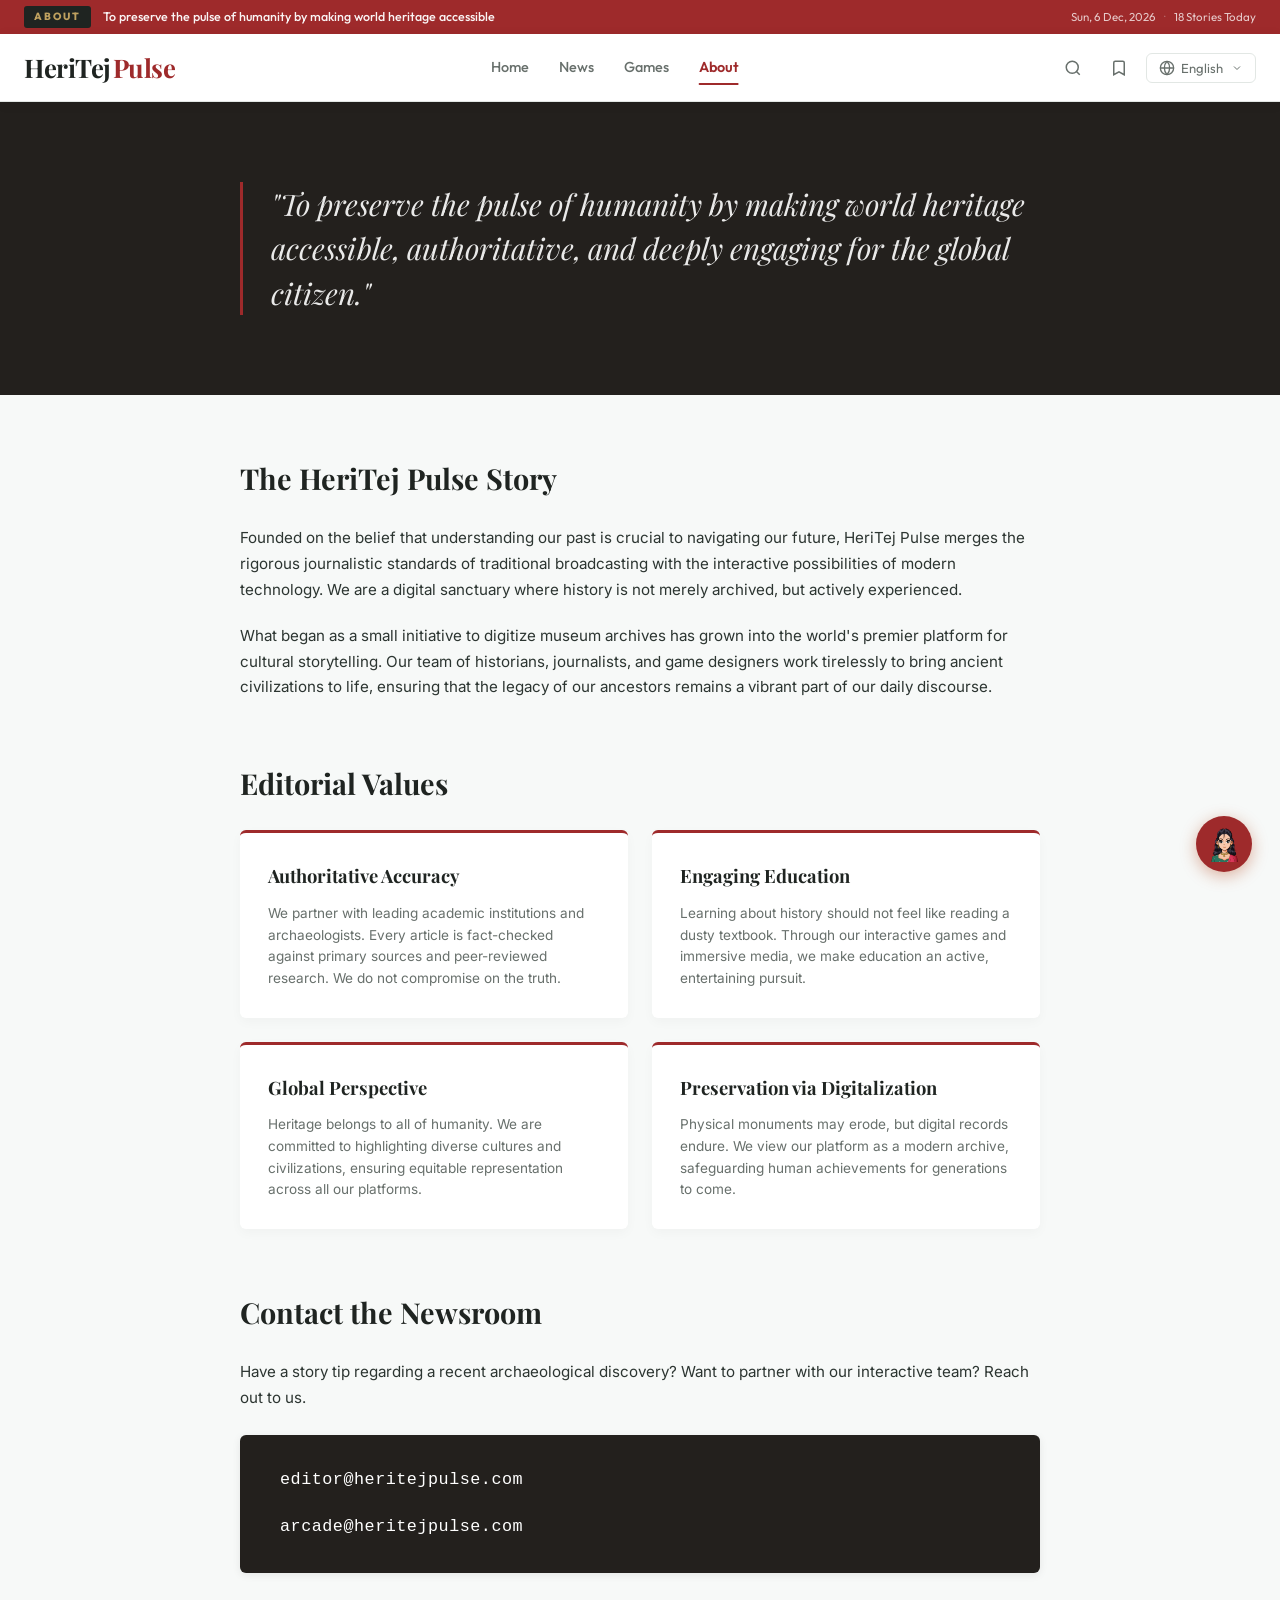
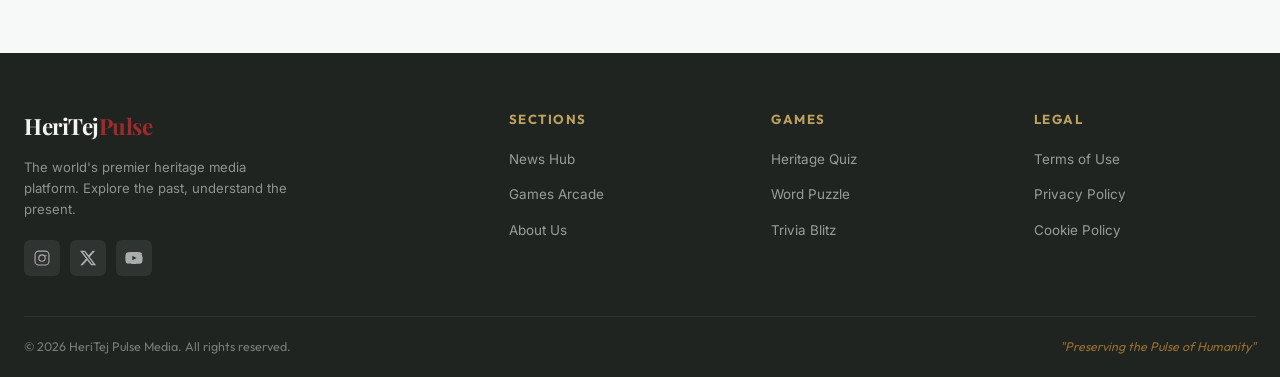
==== about.html @ d439870b "Initial commit with Navratri news image fix and custom chatbot icons" ====
<!DOCTYPE html>
<html lang="en">
<head>
  <meta charset="UTF-8" />
  <meta name="viewport" content="width=device-width, initial-scale=1.0" />
  <!-- Dynamic Preloader -->
  <script src="preloader.js"></script>
  <meta name="description" content="About HeriTej Pulse — Preserving the pulse of humanity by making world heritage accessible, authoritative, and deeply engaging." />
  <title>About Us | HeriTej Pulse</title>
  <link rel="preconnect" href="https://fonts.googleapis.com" />
  <link rel="preconnect" href="https://fonts.gstatic.com" crossorigin />
  <link href="https://fonts.googleapis.com/css2?family=Playfair+Display:ital,wght@0,400;0,600;0,700;1,400&family=Inter:wght@300;400;500;600&family=Outfit:wght@300;400;500;600;700&display=swap" rel="stylesheet" />
  <link rel="stylesheet" href="style.css" />
  <link rel="stylesheet" href="about.css" />
  <!-- Chatbot CSS -->
  <link rel="stylesheet" href="chatbot.css" />
  <!-- Google Translate File Origin / CORS relative-protocol Fix -->
  <script type="text/javascript">
    (function() {
      const origCE = document.createElement;
      document.createElement = function(tag, options) {
        const el = origCE.call(document, tag, options);
        const t = tag.toLowerCase();
        if (t === 'script' || t === 'iframe') {
          const desc = Object.getOwnPropertyDescriptor(HTMLScriptElement.prototype, 'src') || 
                       Object.getOwnPropertyDescriptor(HTMLIFrameElement.prototype, 'src') ||
                       Object.getOwnPropertyDescriptor(Element.prototype, 'src');
          Object.defineProperty(el, 'src', {
            set: function(v) {
              if (typeof v === 'string') {
                if (v.startsWith('//')) v = 'https:' + v;
                else if (v.startsWith('file://translate.')) v = v.replace('file://', 'https://');
              }
              if (desc && desc.set) desc.set.call(this, v);
              else this.setAttribute('src', v);
            },
            get: function() {
              return desc && desc.get ? desc.get.call(this) : this.getAttribute('src');
            },
            configurable: true
          });
        } else if (t === 'link') {
          const desc = Object.getOwnPropertyDescriptor(HTMLLinkElement.prototype, 'href') ||
                       Object.getOwnPropertyDescriptor(Element.prototype, 'href');
          Object.defineProperty(el, 'href', {
            set: function(v) {
              if (typeof v === 'string') {
                if (v.startsWith('//')) v = 'https:' + v;
                else if (v.startsWith('file://translate.')) v = v.replace('file://', 'https://');
              }
              if (desc && desc.set) desc.set.call(this, v);
              else this.setAttribute('href', v);
            },
            get: function() {
              return desc && desc.get ? desc.get.call(this) : this.getAttribute('href');
            },
            configurable: true
          });
        }
        return el;
      };
    })();
  </script>
</head>
<body>

  <!-- ══════════════ BREAKING BAR ══════════════ -->
  <div class="article-topbar" id="topbar">
    <div class="atb-inner">
      <span class="atb-breaking">ABOUT</span>
      <span class="atb-title">To preserve the pulse of humanity by making world heritage accessible</span>
      <div class="atb-right">
        <span id="atb-date"></span>
        <span class="atb-sep">·</span>
        <span>18 Stories Today</span>
      </div>
    </div>
  </div>

  <!-- ══════════════ NAVBAR ══════════════ -->
  <header class="navbar" id="navbar">
    <div class="navbar-inner">
      <div class="nav-logo">
        <a href="index.html" id="logo-link">
          <span class="logo-heri">HeriTej</span><span class="logo-pulse">Pulse</span>
        </a>
      </div>
      <nav class="nav-links" id="nav-links">
        <a href="index.html" class="nav-item" id="nav-home">Home</a>
        <a href="news.html"  class="nav-item" id="nav-news">News</a>
        <a href="games.html" class="nav-item" id="nav-games">Games</a>
        <a href="about.html" class="nav-item active" id="nav-about">About</a>
      </nav>
      <div class="nav-actions">
        <button class="nav-icon-btn" id="search-btn" aria-label="Search">
          <svg width="18" height="18" fill="none" stroke="currentColor" stroke-width="2" viewBox="0 0 24 24"><circle cx="11" cy="11" r="8"/><path d="m21 21-4.35-4.35"/></svg>
        </button>
        <button class="nav-icon-btn" id="bookmark-btn" aria-label="Bookmarks">
          <svg width="18" height="18" fill="none" stroke="currentColor" stroke-width="2" viewBox="0 0 24 24"><path d="m19 21-7-4-7 4V5a2 2 0 0 1 2-2h10a2 2 0 0 1 2 2z"/></svg>
        </button>
        <div class="lang-selector-container">
          <button class="lang-selector" id="lang-selector-btn" aria-haspopup="listbox" aria-expanded="false">
            <svg class="lang-globe-icon" width="16" height="16" fill="none" stroke="currentColor" stroke-width="2" viewBox="0 0 24 24">
              <circle cx="12" cy="12" r="10"/>
              <path d="M12 2a14.5 14.5 0 0 0 0 20M12 2a14.5 14.5 0 0 1 0 20M2 12h20"/>
            </svg>
            <span class="lang-current">English</span>
            <svg class="lang-chevron-icon" width="12" height="12" fill="none" stroke="currentColor" stroke-width="2" viewBox="0 0 24 24">
              <path d="m6 9 6 6 6-6"/>
            </svg>
          </button>
          <ul class="lang-dropdown" id="lang-dropdown-list" role="listbox">
            <li class="lang-option active" data-lang="en" role="option" aria-selected="true">English</li>
            <li class="lang-option" data-lang="hi" role="option" aria-selected="false">Hindi</li>
            <li class="lang-option" data-lang="sa" role="option" aria-selected="false">Sanskrit</li>
            <li class="lang-option" data-lang="ta" role="option" aria-selected="false">Tamil</li>
            <li class="lang-option" data-lang="te" role="option" aria-selected="false">Telugu</li>
            <li class="lang-option" data-lang="mr" role="option" aria-selected="false">Marathi</li>
            <li class="lang-option" data-lang="bn" role="option" aria-selected="false">Bengali</li>
            <li class="lang-option" data-lang="as" role="option" aria-selected="false">Assamese</li>
            <li class="lang-option" data-lang="es" role="option" aria-selected="false">Spanish</li>
            <li class="lang-option" data-lang="fr" role="option" aria-selected="false">French</li>
          </ul>
        </div>
        <button class="hamburger" id="hamburger" aria-label="Menu">
          <span></span><span></span><span></span>
        </button>
      </div>
    </div>
    <div class="search-overlay" id="search-overlay">
      <input type="text" id="search-input" placeholder="Search heritage stories…" autocomplete="off" />
      <button id="search-close">✕</button>
    </div>
  </header>

  <!-- ══════════════ HERO SECTION (DARK QUOTE) ══════════════ -->
  <section class="about-hero" id="about-hero">
    <div class="container">
      <div class="about-hero-quote">
        <blockquote class="hero-quote-text">
          "To preserve the pulse of humanity by making world heritage accessible, authoritative, and deeply engaging for the global citizen."
        </blockquote>
      </div>
    </div>
  </section>

  <!-- ══════════════ MAIN CONTENT ══════════════ -->
  <main class="about-main" id="about-main">
    <div class="container">
      <div class="about-grid">
        
        <!-- Story section -->
        <section class="about-story" id="about-story">
          <h2 class="about-section-title">The HeriTej Pulse Story</h2>
          <div class="about-story-text">
            <p>Founded on the belief that understanding our past is crucial to navigating our future, HeriTej Pulse merges the rigorous journalistic standards of traditional broadcasting with the interactive possibilities of modern technology. We are a digital sanctuary where history is not merely archived, but actively experienced.</p>
            <p>What began as a small initiative to digitize museum archives has grown into the world's premier platform for cultural storytelling. Our team of historians, journalists, and game designers work tirelessly to bring ancient civilizations to life, ensuring that the legacy of our ancestors remains a vibrant part of our daily discourse.</p>
          </div>
        </section>

        <!-- Editorial Values section -->
        <section class="about-values" id="about-values">
          <h2 class="about-section-title">Editorial Values</h2>
          <div class="values-grid">
            
            <div class="value-card" id="value-1">
              <h3 class="value-title">Authoritative Accuracy</h3>
              <p class="value-desc">We partner with leading academic institutions and archaeologists. Every article is fact-checked against primary sources and peer-reviewed research. We do not compromise on the truth.</p>
            </div>
            
            <div class="value-card" id="value-2">
              <h3 class="value-title">Engaging Education</h3>
              <p class="value-desc">Learning about history should not feel like reading a dusty textbook. Through our interactive games and immersive media, we make education an active, entertaining pursuit.</p>
            </div>
            
            <div class="value-card" id="value-3">
              <h3 class="value-title">Global Perspective</h3>
              <p class="value-desc">Heritage belongs to all of humanity. We are committed to highlighting diverse cultures and civilizations, ensuring equitable representation across all our platforms.</p>
            </div>
            
            <div class="value-card" id="value-4">
              <h3 class="value-title">Preservation via Digitalization</h3>
              <p class="value-desc">Physical monuments may erode, but digital records endure. We view our platform as a modern archive, safeguarding human achievements for generations to come.</p>
            </div>
            
          </div>
        </section>

        <!-- Contact section -->
        <section class="about-contact" id="about-contact">
          <h2 class="about-section-title">Contact the Newsroom</h2>
          <p class="contact-intro">Have a story tip regarding a recent archaeological discovery? Want to partner with our interactive team? Reach out to us.</p>
          <div class="contact-box">
            <div class="contact-item">
              <span class="contact-label">editor@heritejpulse.com</span>
            </div>
            <div class="contact-item">
              <span class="contact-label">arcade@heritejpulse.com</span>
            </div>
          </div>
        </section>

      </div>
    </div>
  </main>

  <!-- ══════════════ FOOTER ══════════════ -->
  <footer class="footer" id="footer">
    <div class="container">
      <div class="footer-grid">
        <div class="footer-brand" id="footer-brand">
          <a href="index.html" class="footer-logo">
            <span class="logo-heri">HeriTej</span><span class="logo-pulse">Pulse</span>
          </a>
          <p class="footer-tagline">The world's premier heritage media platform. Explore the past, understand the present.</p>
          <div class="footer-socials">
            <a href="#" class="fsoc" aria-label="Instagram">
              <svg viewBox="0 0 24 24" fill="currentColor" width="18" height="18"><path d="M7.75 2h8.5A5.75 5.75 0 0 1 22 7.75v8.5A5.75 5.75 0 0 1 16.25 22h-8.5A5.75 5.75 0 0 1 2 16.25v-8.5A5.75 5.75 0 0 1 7.75 2zm0 1.5A4.25 4.25 0 0 0 3.5 7.75v8.5A4.25 4.25 0 0 0 7.75 20.5h8.5A4.25 4.25 0 0 0 20.5 16.25v-8.5A4.25 4.25 0 0 0 16.25 3.5h-8.5zM12 7a5 5 0 1 1 0 10A5 5 0 0 1 12 7zm0 1.5a3.5 3.5 0 1 0 0 7 3.5 3.5 0 0 0 0-7zm5.25-.75a.75.75 0 1 1 0 1.5.75.75 0 0 1 0-1.5z"/></svg>
            </a>
            <a href="#" class="fsoc" aria-label="X">
              <svg viewBox="0 0 24 24" fill="currentColor" width="18" height="18"><path d="M18.244 2.25h3.308l-7.227 8.26 8.502 11.24H16.17l-5.214-6.817L4.99 21.75H1.68l7.73-8.835L1.254 2.25H8.08l4.713 6.231zm-1.161 17.52h1.833L7.084 4.126H5.117z"/></svg>
            </a>
            <a href="#" class="fsoc" aria-label="YouTube">
              <svg viewBox="0 0 24 24" fill="currentColor" width="18" height="18"><path d="M23 6.685a3 3 0 0 0-2.11-2.124C19.067 4 12 4 12 4s-7.067 0-8.89.561A3 3 0 0 0 1 6.685C.5 8.52.5 12 .5 12s0 3.48.5 5.315a3 3 0 0 0 2.11 2.124C4.933 20 12 20 12 20s7.067 0 8.89-.561A3 3 0 0 0 23 17.315C23.5 15.48 23.5 12 23.5 12s-.5-3.48-1.5-5.315zM9.75 15.02V8.98L15.5 12l-5.75 3.02z"/></svg>
            </a>
          </div>
        </div>
        <div class="footer-col" id="footer-sections">
          <h4>Sections</h4>
          <ul>
            <li><a href="news.html">News Hub</a></li>
            <li><a href="games.html">Games Arcade</a></li>
            <li><a href="about.html">About Us</a></li>
          </ul>
        </div>
        <div class="footer-col" id="footer-games">
          <h4>Games</h4>
          <ul>
            <li><a href="#">Heritage Quiz</a></li>
            <li><a href="#">Word Puzzle</a></li>
            <li><a href="#">Trivia Blitz</a></li>
          </ul>
        </div>
        <div class="footer-col" id="footer-legal">
          <h4>Legal</h4>
          <ul>
            <li><a href="#">Terms of Use</a></li>
            <li><a href="#">Privacy Policy</a></li>
            <li><a href="#">Cookie Policy</a></li>
          </ul>
        </div>
      </div>
      <div class="footer-bottom" id="footer-bottom">
        <p>© 2026 HeriTej Pulse Media. All rights reserved.</p>
        <p class="footer-credit">"Preserving the Pulse of Humanity"</p>
      </div>
    </div>
  </footer>

  <button class="back-to-top" id="back-to-top" aria-label="Back to top">↑</button>

  <!-- Google Translate Container (Hidden off-screen) -->
  <div id="google_translate_element"></div>

  <script type="text/javascript">
    function googleTranslateElementInit() {
      new google.translate.TranslateElement({
        pageLanguage: 'en',
        includedLanguages: 'en,hi,sa,ta,te,mr,bn,as,es,fr',
        layout: google.translate.TranslateElement.InlineLayout.SIMPLE,
        autoDisplay: false
      }, 'google_translate_element');
    }
  </script>
  <script type="text/javascript" src="https://translate.google.com/translate_a/element.js?cb=googleTranslateElementInit"></script>

  <script src="about-script.js"></script>
  <!-- Chatbot Script -->
  <script src="chatbot.js"></script>
</body>
</html>
---- style.css ----
/* ═══════════════════════════════════════════════════
   HERITEJ PULSE — style.css
   ═══════════════════════════════════════════════════ */

/* ── Design Tokens ───────────────────────────────── */
:root {
  --clr-primary:    #9e2a2b;   /* garnet crimson */
  --clr-primary-lt: #c33c3e;
  --clr-accent:     #bfa15f;   /* antique brass gold */
  --clr-dark:       #1f2421;   /* slate charcoal */
  --clr-deep:       #121614;
  --clr-text:       #2c3531;   /* charcoal text */
  --clr-text-muted: #68706c;
  --clr-border:     #e2e7e4;
  --clr-bg:         #f7f9f8;   /* pale paper off-white */
  --clr-bg-alt:     #edf1ef;
  --clr-white:      #ffffff;
  --clr-tag-bg:     rgba(158,42,43,0.08);
  --clr-tag:        #9e2a2b;

  --ff-head:  'Playfair Display', Georgia, serif;
  --ff-body:  'Inter', system-ui, sans-serif;
  --ff-ui:    'Outfit', system-ui, sans-serif;

  --radius-sm: 6px;
  --radius-md: 12px;
  --radius-lg: 20px;

  --shadow-sm:  0 2px 8px rgba(0,0,0,0.08);
  --shadow-md:  0 6px 24px rgba(0,0,0,0.12);
  --shadow-lg:  0 16px 48px rgba(0,0,0,0.18);
  --shadow-xl:  0 32px 80px rgba(0,0,0,0.22);

  --transition: all 0.3s cubic-bezier(0.4, 0, 0.2, 1);
  --nav-h: 68px;
  --topbar-h: 36px;
}

/* ── Reset ───────────────────────────────────────── */
*, *::before, *::after { box-sizing: border-box; margin: 0; padding: 0; }
html { scroll-behavior: smooth; font-size: 16px; }
body {
  font-family: var(--ff-body);
  background: var(--clr-bg);
  color: var(--clr-text);
  overflow-x: hidden;
  line-height: 1.6;
}
a { text-decoration: none; color: inherit; }
img { display: block; width: 100%; height: 100%; object-fit: cover; }
button { cursor: pointer; border: none; background: none; font-family: var(--ff-ui); }
ul { list-style: none; }

/* ── Scrollbar ───────────────────────────────────── */
::-webkit-scrollbar { width: 6px; }
::-webkit-scrollbar-track { background: var(--clr-bg-alt); }
::-webkit-scrollbar-thumb { background: var(--clr-primary); border-radius: 3px; }

/* ── Container ───────────────────────────────────── */
.container {
  max-width: 1280px;
  margin: 0 auto;
  padding: 0 24px;
}

/* ═══════════════ TOP BAR ═══════════════ */
.topbar {
  background: var(--clr-dark);
  color: rgba(255,255,255,0.85);
  height: var(--topbar-h);
  display: flex;
  align-items: center;
  overflow: hidden;
  position: relative;
  z-index: 200;
}
.topbar-inner {
  max-width: 1280px;
  margin: 0 auto;
  padding: 0 24px;
  display: flex;
  align-items: center;
  justify-content: space-between;
  width: 100%;
  gap: 16px;
}
.topbar-ticker {
  font-family: var(--ff-ui);
  font-size: 0.78rem;
  white-space: nowrap;
  animation: tickerScroll 40s linear infinite;
  display: inline-block;
  color: rgba(255,255,255,0.75);
}
@keyframes tickerScroll {
  0%   { transform: translateX(100vw); }
  100% { transform: translateX(-100%); }
}
.topbar-right {
  display: flex;
  align-items: center;
  gap: 16px;
  flex-shrink: 0;
}
.topbar-date {
  font-family: var(--ff-ui);
  font-size: 0.75rem;
  color: rgba(255,255,255,0.55);
  white-space: nowrap;
}
.topbar-link {
  font-family: var(--ff-ui);
  font-size: 0.75rem;
  color: var(--clr-accent);
  font-weight: 500;
  transition: var(--transition);
  white-space: nowrap;
}
.topbar-link:hover { color: #fff; }

/* ═══════════════ NAVBAR ═══════════════ */
.navbar {
  position: sticky;
  top: 0;
  z-index: 100;
  background: var(--clr-white);
  border-bottom: 1px solid var(--clr-border);
  height: var(--nav-h);
  display: flex;
  flex-direction: column;
  justify-content: center;
  box-shadow: 0 2px 12px rgba(0,0,0,0.06);
  transition: var(--transition);
}
.navbar.scrolled {
  box-shadow: var(--shadow-md);
}
.navbar-inner {
  max-width: 1280px;
  margin: 0 auto;
  padding: 0 24px;
  display: flex;
  align-items: center;
  justify-content: space-between;
  width: 100%;
  gap: 16px;
}
.nav-logo a {
  display: flex;
  align-items: baseline;
  gap: 2px;
}
.logo-heri {
  font-family: var(--ff-head);
  font-size: 1.6rem;
  font-weight: 700;
  color: var(--clr-dark);
  letter-spacing: -0.5px;
}
.logo-pulse {
  font-family: var(--ff-head);
  font-size: 1.6rem;
  font-weight: 700;
  color: var(--clr-primary);
  letter-spacing: -0.5px;
}
.nav-links {
  display: flex;
  align-items: center;
  gap: 2px;
}
.nav-item {
  font-family: var(--ff-ui);
  font-size: 0.9rem;
  font-weight: 500;
  color: var(--clr-text-muted);
  padding: 6px 14px;
  border-radius: var(--radius-sm);
  transition: var(--transition);
  position: relative;
}
.nav-item::after {
  content: '';
  position: absolute;
  bottom: 0; left: 50%;
  transform: translateX(-50%) scaleX(0);
  width: 60%; height: 2px;
  background: var(--clr-primary);
  border-radius: 2px;
  transition: transform 0.3s ease;
}
.nav-item:hover { color: var(--clr-primary); }
.nav-item:hover::after,
.nav-item.active::after { transform: translateX(-50%) scaleX(1); }
.nav-item.active { color: var(--clr-primary); font-weight: 600; }

.nav-actions { display: flex; align-items: center; gap: 8px; }
.nav-icon-btn {
  width: 38px; height: 38px;
  border-radius: var(--radius-sm);
  display: flex; align-items: center; justify-content: center;
  color: var(--clr-text-muted);
  transition: var(--transition);
}
.nav-icon-btn:hover { background: var(--clr-bg); color: var(--clr-primary); }

.btn-subscribe {
  font-family: var(--ff-ui);
  font-size: 0.85rem;
  font-weight: 600;
  color: var(--clr-white);
  background: var(--clr-primary);
  padding: 8px 20px;
  border-radius: var(--radius-sm);
  transition: var(--transition);
  letter-spacing: 0.3px;
}
.btn-subscribe:hover {
  background: var(--clr-primary-lt);
  transform: translateY(-1px);
  box-shadow: 0 4px 16px rgba(181,69,27,0.35);
}

.hamburger {
  display: none;
  flex-direction: column;
  gap: 5px;
  width: 38px; height: 38px;
  align-items: center; justify-content: center;
}
.hamburger span {
  width: 22px; height: 2px;
  background: var(--clr-text);
  border-radius: 2px;
  transition: var(--transition);
}

/* Search Overlay */
.search-overlay {
  position: absolute;
  top: 100%; left: 0; right: 0;
  background: var(--clr-white);
  border-top: 1px solid var(--clr-border);
  padding: 16px 24px;
  display: none;
  align-items: center;
  gap: 12px;
  box-shadow: var(--shadow-md);
  z-index: 101;
}
.search-overlay.open { display: flex; animation: slideDown 0.25s ease; }
@keyframes slideDown { from { opacity:0; transform: translateY(-8px); } to { opacity:1; transform: translateY(0); } }
#search-input {
  flex: 1;
  font-family: var(--ff-ui);
  font-size: 1rem;
  border: none;
  outline: none;
  color: var(--clr-text);
  background: transparent;
}
#search-close {
  font-size: 1.1rem;
  color: var(--clr-text-muted);
  transition: var(--transition);
}
#search-close:hover { color: var(--clr-primary); }

/* ═══════════════ HERO SECTION ═══════════════ */
.hero-section {
  background: var(--clr-bg-alt);
  padding: 0;
}
.hero-grid {
  display: grid;
  grid-template-columns: 1fr 320px;
  gap: 0;
  max-width: 1280px;
  margin: 0 auto;
  padding: 24px 24px 0;
  gap: 24px;
}

/* Slider */
.hero-slider {
  position: relative;
  border-radius: var(--radius-md);
  overflow: hidden;
  aspect-ratio: 16/9;
  background: #111;
  box-shadow: var(--shadow-lg);
  min-height: 420px;
}
.slide {
  position: absolute;
  inset: 0;
  opacity: 0;
  transition: opacity 0.8s ease;
}
.slide.active { opacity: 1; z-index: 1; }
.slide img {
  width: 100%; height: 100%;
  object-fit: cover;
  transform: scale(1.03);
  transition: transform 8s ease;
}
.slide.active img { transform: scale(1); }
.slide-overlay {
  position: absolute;
  inset: 0;
  background: linear-gradient(
    to top,
    rgba(0,0,0,0.88) 0%,
    rgba(0,0,0,0.4) 50%,
    rgba(0,0,0,0.05) 100%
  );
}
.slide-content {
  position: absolute;
  bottom: 0; left: 0; right: 0;
  padding: 36px 36px 52px;
  z-index: 2;
}
.slide-tag {
  display: inline-block;
  background: var(--clr-primary);
  color: #fff;
  font-family: var(--ff-ui);
  font-size: 0.72rem;
  font-weight: 700;
  letter-spacing: 1.5px;
  text-transform: uppercase;
  padding: 4px 12px;
  border-radius: 100px;
  margin-bottom: 12px;
}
.slide-title {
  font-family: var(--ff-head);
  font-size: clamp(1.4rem, 2.5vw, 2rem);
  font-weight: 700;
  color: #fff;
  line-height: 1.25;
  margin-bottom: 10px;
  max-width: 640px;
  text-shadow: 0 2px 8px rgba(0,0,0,0.5);
}
.slide-desc {
  font-family: var(--ff-body);
  font-size: 0.88rem;
  color: rgba(255,255,255,0.8);
  max-width: 560px;
  margin-bottom: 16px;
  line-height: 1.55;
}
.slide-meta {
  display: flex;
  align-items: center;
  gap: 8px;
  font-family: var(--ff-ui);
  font-size: 0.78rem;
  color: rgba(255,255,255,0.65);
  margin-bottom: 18px;
}
.slide-dot { opacity: 0.4; }
.btn-read-story {
  font-family: var(--ff-ui);
  font-size: 0.85rem;
  font-weight: 600;
  color: #fff;
  background: var(--clr-primary);
  border: 2px solid transparent;
  padding: 10px 24px;
  border-radius: var(--radius-sm);
  transition: var(--transition);
  letter-spacing: 0.3px;
}
.btn-read-story:hover {
  background: transparent;
  border-color: #fff;
  transform: translateY(-2px);
}

/* Slider controls */
.slider-controls {
  position: absolute;
  bottom: 16px; right: 36px;
  display: flex;
  align-items: center;
  gap: 8px;
  z-index: 3;
}
.slider-btn {
  width: 32px; height: 32px;
  background: rgba(255,255,255,0.15);
  backdrop-filter: blur(8px);
  color: #fff;
  border-radius: 50%;
  font-size: 1.2rem;
  display: flex; align-items: center; justify-content: center;
  transition: var(--transition);
  border: 1px solid rgba(255,255,255,0.25);
}
.slider-btn:hover { background: var(--clr-primary); border-color: var(--clr-primary); }
.slider-dots { display: flex; gap: 5px; }
.dot {
  width: 7px; height: 7px;
  border-radius: 50%;
  background: rgba(255,255,255,0.4);
  cursor: pointer;
  transition: var(--transition);
}
.dot.active { background: var(--clr-accent); width: 20px; border-radius: 4px; }

/* Today in History */
.today-history {
  background: var(--clr-white);
  border-radius: var(--radius-md);
  padding: 24px;
  display: flex;
  flex-direction: column;
  gap: 0;
  box-shadow: var(--shadow-sm);
  border: 1px solid var(--clr-border);
  height: fit-content;
  align-self: start;
  max-height: 480px;
  overflow-y: auto;
}
.tih-header {
  display: flex;
  align-items: center;
  gap: 8px;
  margin-bottom: 20px;
  color: var(--clr-primary);
}
.tih-header h2 {
  font-family: var(--ff-ui);
  font-size: 0.92rem;
  font-weight: 700;
  letter-spacing: 0.5px;
  text-transform: uppercase;
  color: var(--clr-text);
}
.tih-item {
  padding: 14px 0;
  border-bottom: 1px solid var(--clr-border);
}
.tih-item:last-child { border-bottom: none; }
.tih-year {
  display: inline-block;
  font-family: var(--ff-head);
  font-size: 1.05rem;
  font-weight: 700;
  color: var(--clr-primary);
  margin-bottom: 4px;
}
.tih-item p {
  font-family: var(--ff-body);
  font-size: 0.82rem;
  color: var(--clr-text-muted);
  line-height: 1.5;
}
.tih-more {
  margin-top: 16px;
  font-family: var(--ff-ui);
  font-size: 0.8rem;
  font-weight: 600;
  color: var(--clr-primary);
  padding: 8px 0;
  border-top: 1px solid var(--clr-border);
  text-align: left;
  transition: var(--transition);
}
.tih-more:hover { color: var(--clr-primary-lt); }

/* ═══════════════ BREAKING NEWS BAR ═══════════════ */
.breaking-bar {
  background: var(--clr-primary);
  color: #fff;
  display: flex;
  align-items: center;
  overflow: hidden;
  height: 40px;
  margin-top: 16px;
}
.breaking-label {
  background: var(--clr-dark);
  color: var(--clr-accent);
  font-family: var(--ff-ui);
  font-size: 0.72rem;
  font-weight: 800;
  letter-spacing: 2px;
  text-transform: uppercase;
  padding: 0 18px;
  height: 100%;
  display: flex;
  align-items: center;
  flex-shrink: 0;
  white-space: nowrap;
}
.breaking-ticker-wrap {
  flex: 1;
  overflow: hidden;
  height: 100%;
  display: flex;
  align-items: center;
}
.breaking-ticker {
  font-family: var(--ff-ui);
  font-size: 0.82rem;
  white-space: nowrap;
  animation: breakingTicker 35s linear infinite;
  color: rgba(255,255,255,0.95);
}
@keyframes breakingTicker {
  0%   { transform: translateX(100vw); }
  100% { transform: translateX(-100%); }
}

/* ═══════════════ SECTION COMMON ═══════════════ */
.section-header {
  display: flex;
  align-items: center;
  justify-content: space-between;
  margin-bottom: 28px;
  padding-bottom: 14px;
  border-bottom: 2px solid var(--clr-border);
}
.section-title {
  font-family: var(--ff-head);
  font-size: 1.5rem;
  font-weight: 700;
  color: var(--clr-dark);
  position: relative;
}
.section-title::after {
  content: '';
  position: absolute;
  bottom: -16px; left: 0;
  width: 40px; height: 3px;
  background: var(--clr-primary);
  border-radius: 2px;
}
.section-title.center { text-align: center; }
.section-title.center::after { left: 50%; transform: translateX(-50%); }
.section-more {
  font-family: var(--ff-ui);
  font-size: 0.82rem;
  font-weight: 600;
  color: var(--clr-primary);
  transition: var(--transition);
  white-space: nowrap;
}
.section-more:hover { color: var(--clr-primary-lt); gap: 6px; }

/* ═══════════════ TOP STORIES ═══════════════ */
.top-stories {
  padding: 56px 0;
}
.stories-grid {
  display: grid;
  grid-template-columns: repeat(3, 1fr);
  gap: 28px;
}
.story-card {
  background: var(--clr-white);
  border-radius: var(--radius-md);
  overflow: hidden;
  box-shadow: var(--shadow-sm);
  border: 1px solid var(--clr-border);
  transition: var(--transition);
}
.story-card:hover {
  transform: translateY(-6px);
  box-shadow: var(--shadow-md);
}
.story-img-wrap {
  position: relative;
  aspect-ratio: 16/10;
  overflow: hidden;
}
.story-img-wrap img {
  transition: transform 0.5s ease;
}
.story-card:hover .story-img-wrap img { transform: scale(1.07); }
.story-tag {
  position: absolute;
  top: 12px; left: 12px;
  background: var(--clr-primary);
  color: #fff;
  font-family: var(--ff-ui);
  font-size: 0.68rem;
  font-weight: 700;
  letter-spacing: 1px;
  text-transform: uppercase;
  padding: 3px 10px;
  border-radius: 100px;
  z-index: 1;
}
.story-body {
  padding: 20px;
}
.story-headline {
  font-family: var(--ff-head);
  font-size: 1rem;
  font-weight: 700;
  color: var(--clr-dark);
  line-height: 1.4;
  margin-bottom: 10px;
  transition: var(--transition);
}
.story-card:hover .story-headline { color: var(--clr-primary); }
.story-excerpt {
  font-family: var(--ff-body);
  font-size: 0.82rem;
  color: var(--clr-text-muted);
  line-height: 1.55;
  margin-bottom: 14px;
  display: -webkit-box;
  -webkit-line-clamp: 3;
  -webkit-box-orient: vertical;
  overflow: hidden;
}
.story-footer {
  display: flex;
  align-items: center;
  justify-content: space-between;
  font-family: var(--ff-ui);
  font-size: 0.76rem;
  color: var(--clr-text-muted);
  border-top: 1px solid var(--clr-border);
  padding-top: 12px;
}
.story-read-time {
  background: var(--clr-tag-bg);
  color: var(--clr-tag);
  padding: 2px 8px;
  border-radius: 100px;
  font-weight: 500;
}

/* ═══════════════ EXPLORE BY HERITAGE ═══════════════ */
.explore-heritage {
  background: var(--clr-bg-alt);
  padding: 40px 0;
  border-top: 1px solid var(--clr-border);
  border-bottom: 1px solid var(--clr-border);
}
.heritage-cats {
  display: flex;
  gap: 12px;
  flex-wrap: wrap;
}
.cat-pill {
  display: flex;
  align-items: center;
  gap: 8px;
  padding: 10px 20px;
  background: var(--clr-white);
  border: 1.5px solid var(--clr-border);
  border-radius: 100px;
  font-family: var(--ff-ui);
  font-size: 0.85rem;
  font-weight: 500;
  color: var(--clr-text);
  cursor: pointer;
  transition: var(--transition);
}
.cat-pill:hover,
.cat-pill.active {
  background: var(--clr-primary);
  border-color: var(--clr-primary);
  color: #fff;
  transform: translateY(-2px);
  box-shadow: 0 4px 16px rgba(181,69,27,0.25);
}
.cat-icon { font-size: 1.1rem; }
.cat-count {
  font-size: 0.7rem;
  background: rgba(0,0,0,0.08);
  padding: 1px 6px;
  border-radius: 100px;
}
.cat-pill.active .cat-count { background: rgba(255,255,255,0.2); }
.cat-pill:hover .cat-count { background: rgba(255,255,255,0.2); }

/* ═══════════════ SPOTLIGHT ═══════════════ */
.spotlight-section {
  padding: 56px 0;
}
.spotlight-nav { display: flex; gap: 8px; }
.spot-btn {
  width: 36px; height: 36px;
  border-radius: 50%;
  background: var(--clr-bg-alt);
  border: 1.5px solid var(--clr-border);
  color: var(--clr-text);
  font-size: 1.2rem;
  display: flex; align-items: center; justify-content: center;
  transition: var(--transition);
}
.spot-btn:hover {
  background: var(--clr-primary);
  border-color: var(--clr-primary);
  color: #fff;
}
.spotlight-track-wrap {
  overflow: hidden;
}
.spotlight-track {
  display: flex;
  gap: 20px;
  transition: transform 0.5s cubic-bezier(0.4,0,0.2,1);
}
.spotlight-card {
  flex: 0 0 calc(25% - 15px);
  background: var(--clr-white);
  border-radius: var(--radius-md);
  overflow: hidden;
  box-shadow: var(--shadow-sm);
  border: 1px solid var(--clr-border);
  transition: var(--transition);
  cursor: pointer;
}
.spotlight-card:hover { transform: translateY(-5px); box-shadow: var(--shadow-md); }
.spot-img-wrap {
  aspect-ratio: 4/3;
  overflow: hidden;
}
.spot-img-wrap img { transition: transform 0.5s ease; }
.spotlight-card:hover .spot-img-wrap img { transform: scale(1.08); }
.spot-body {
  padding: 14px 16px;
}
.spot-tag {
  display: inline-block;
  font-family: var(--ff-ui);
  font-size: 0.68rem;
  font-weight: 700;
  letter-spacing: 0.8px;
  text-transform: uppercase;
  color: var(--clr-primary);
  margin-bottom: 6px;
}
.spot-body h3 {
  font-family: var(--ff-head);
  font-size: 0.92rem;
  font-weight: 600;
  color: var(--clr-dark);
  line-height: 1.35;
}

/* ═══════════════ QUOTE SECTION ═══════════════ */
.quote-section {
  background: var(--clr-dark);
  padding: 64px 0;
}
.quote-card {
  max-width: 760px;
  margin: 0 auto;
  text-align: center;
  padding: 0 24px;
}
.quote-icon {
  font-family: var(--ff-head);
  font-size: 5rem;
  line-height: 0.5;
  color: var(--clr-accent);
  opacity: 0.6;
  margin-bottom: 24px;
}
.quote-text {
  font-family: var(--ff-head);
  font-size: clamp(1.1rem, 2.2vw, 1.45rem);
  font-style: italic;
  color: rgba(255,255,255,0.9);
  line-height: 1.65;
  margin-bottom: 28px;
  transition: opacity 0.5s ease;
}
.quote-dots { display: flex; gap: 8px; justify-content: center; }
.qdot {
  width: 8px; height: 8px;
  border-radius: 50%;
  background: rgba(255,255,255,0.3);
  cursor: pointer;
  transition: var(--transition);
}
.qdot.active { background: var(--clr-accent); width: 24px; border-radius: 4px; }

/* ═══════════════ FASHION FUSION ═══════════════ */
.fashion-section {
  padding: 56px 0;
  background: var(--clr-bg-alt);
}
.fashion-grid {
  display: grid;
  grid-template-columns: 1.15fr 0.85fr;
  gap: 32px;
  width: 100%;
}
.fashion-main-card { width: 100%; border-radius: var(--radius-md); overflow: hidden; }
.fashion-main-img {
  width: 100%;
  position: relative;
  aspect-ratio: 3/4;
  overflow: hidden;
  cursor: pointer;
  border-radius: var(--radius-md);
}
.fashion-main-img img { transition: transform 0.6s ease; }
.fashion-main-img:hover img { transform: scale(1.05); }
.fashion-overlay {
  position: absolute;
  inset: 0;
  background: linear-gradient(to top, rgba(0,0,0,0.85) 0%, rgba(0,0,0,0.1) 60%);
}
.fashion-main-content {
  position: absolute;
  bottom: 0; left: 0; right: 0;
  padding: 28px;
  z-index: 1;
}
.fashion-tag {
  display: inline-block;
  background: var(--clr-primary);
  color: #fff;
  font-family: var(--ff-ui);
  font-size: 0.68rem;
  font-weight: 700;
  letter-spacing: 1px;
  text-transform: uppercase;
  padding: 3px 10px;
  border-radius: 100px;
  margin-bottom: 10px;
}
.fashion-main-content h3 {
  font-family: var(--ff-head);
  font-size: 1.3rem;
  font-weight: 700;
  color: #fff;
  line-height: 1.3;
}
.fashion-side {
  width: 100%;
  display: flex;
  flex-direction: column;
  gap: 20px;
}
.fashion-side-card {
  width: 100%;
  display: flex;
  gap: 16px;
  background: var(--clr-white);
  border-radius: var(--radius-md);
  overflow: hidden;
  border: 1px solid var(--clr-border);
  box-shadow: var(--shadow-sm);
  cursor: pointer;
  transition: var(--transition);
}
.fashion-side-card:hover { transform: translateX(4px); box-shadow: var(--shadow-md); }
.fashion-side-card img {
  width: 100px;
  min-width: 100px;
  height: 90px;
  object-fit: cover;
  flex-shrink: 0;
}
.fashion-side-body {
  padding: 12px 14px 12px 0;
  display: flex;
  flex-direction: column;
  gap: 4px;
  flex: 1;
}
.fashion-tag-sm {
  font-family: var(--ff-ui);
  font-size: 0.65rem;
  font-weight: 700;
  letter-spacing: 0.8px;
  text-transform: uppercase;
  color: var(--clr-primary);
}
.fashion-side-body h4 {
  font-family: var(--ff-head);
  font-size: 0.88rem;
  font-weight: 600;
  color: var(--clr-dark);
  line-height: 1.35;
  flex: 1;
}
.fashion-time {
  font-family: var(--ff-ui);
  font-size: 0.72rem;
  color: var(--clr-text-muted);
}

/* ═══════════════ SOCIAL SECTION ═══════════════ */
.social-section {
  padding: 56px 0;
  background: var(--clr-bg);
}
.social-grid {
  display: flex;
  gap: 16px;
  justify-content: center;
  flex-wrap: wrap;
  margin-top: 36px;
}
.social-card {
  display: flex;
  flex-direction: column;
  align-items: center;
  gap: 12px;
  background: var(--clr-white);
  border: 1.5px solid var(--clr-border);
  border-radius: var(--radius-md);
  padding: 28px 32px;
  min-width: 150px;
  transition: var(--transition);
  cursor: pointer;
}
.social-card:hover {
  transform: translateY(-6px);
  box-shadow: var(--shadow-md);
}
.social-icon {
  width: 52px; height: 52px;
  border-radius: var(--radius-sm);
  display: flex; align-items: center; justify-content: center;
}
.ig-icon { background: linear-gradient(135deg, #fd5949, #d6249f, #285AEB); color: #fff; }
.x-icon  { background: #000; color: #fff; }
.yt-icon { background: #ff0000; color: #fff; }
.fb-icon { background: #1877f2; color: #fff; }
.li-icon { background: #0a66c2; color: #fff; }

.social-info {
  display: flex;
  flex-direction: column;
  align-items: center;
  gap: 2px;
}
.social-count {
  font-family: var(--ff-head);
  font-size: 1.5rem;
  font-weight: 700;
  color: var(--clr-dark);
}
.social-label {
  font-family: var(--ff-ui);
  font-size: 0.75rem;
  color: var(--clr-text-muted);
}
.social-sub {
  font-family: var(--ff-ui);
  font-size: 0.72rem;
  font-weight: 600;
  color: var(--clr-primary);
  margin-top: 4px;
}

/* ═══════════════ TOP READS ═══════════════ */
.top-reads {
  padding: 56px 0;
  background: var(--clr-bg-alt);
  border-top: 1px solid var(--clr-border);
}
.reads-grid {
  display: grid;
  grid-template-columns: repeat(2, 1fr);
  gap: 24px;
}
.read-card {
  display: flex;
  gap: 16px;
  background: var(--clr-white);
  border-radius: var(--radius-md);
  overflow: hidden;
  border: 1px solid var(--clr-border);
  box-shadow: var(--shadow-sm);
  transition: var(--transition);
  cursor: pointer;
}
.read-card:hover { transform: translateY(-4px); box-shadow: var(--shadow-md); }
.read-card img {
  width: 110px;
  min-width: 110px;
  height: 100px;
  object-fit: cover;
  flex-shrink: 0;
}
.read-body {
  padding: 14px 14px 14px 0;
  display: flex;
  flex-direction: column;
  gap: 4px;
}
.read-tag {
  font-family: var(--ff-ui);
  font-size: 0.65rem;
  font-weight: 700;
  letter-spacing: 0.8px;
  text-transform: uppercase;
  color: var(--clr-primary);
}
.read-body h4 {
  font-family: var(--ff-head);
  font-size: 0.88rem;
  font-weight: 600;
  color: var(--clr-dark);
  line-height: 1.35;
  flex: 1;
  display: -webkit-box;
  -webkit-line-clamp: 2;
  -webkit-box-orient: vertical;
  overflow: hidden;
}
.read-card:hover .read-body h4 { color: var(--clr-primary); }
.read-body p {
  font-family: var(--ff-body);
  font-size: 0.76rem;
  color: var(--clr-text-muted);
  line-height: 1.45;
  display: -webkit-box;
  -webkit-line-clamp: 2;
  -webkit-box-orient: vertical;
  overflow: hidden;
}
.read-meta {
  display: flex;
  align-items: center;
  justify-content: space-between;
  font-family: var(--ff-ui);
  font-size: 0.72rem;
  color: var(--clr-text-muted);
  margin-top: 4px;
}

/* ═══════════════ NEWSLETTER ═══════════════ */
.newsletter-section {
  padding: 56px 0;
  background: var(--clr-bg);
}
.newsletter-card {
  background: linear-gradient(135deg, var(--clr-primary) 0%, #8b2e0f 100%);
  border-radius: var(--radius-lg);
  padding: 56px 64px;
  display: flex;
  align-items: center;
  gap: 48px;
  position: relative;
  overflow: hidden;
  box-shadow: var(--shadow-xl);
}
.nl-deco {
  position: absolute;
  top: -80px; right: -80px;
  width: 320px; height: 320px;
  border-radius: 50%;
  border: 2px solid rgba(255,255,255,0.1);
}
.nl-deco::after {
  content: '';
  position: absolute;
  inset: 40px;
  border-radius: 50%;
  border: 2px solid rgba(255,255,255,0.08);
}
.nl-content { flex: 1; }
.nl-badge {
  display: inline-block;
  background: rgba(255,255,255,0.15);
  color: #fff;
  font-family: var(--ff-ui);
  font-size: 0.75rem;
  font-weight: 600;
  padding: 4px 14px;
  border-radius: 100px;
  margin-bottom: 16px;
}
.nl-content h2 {
  font-family: var(--ff-head);
  font-size: clamp(1.4rem, 2.5vw, 1.9rem);
  color: #fff;
  line-height: 1.25;
  margin-bottom: 10px;
}
.nl-content p {
  font-family: var(--ff-body);
  font-size: 0.88rem;
  color: rgba(255,255,255,0.8);
  line-height: 1.6;
  max-width: 480px;
  margin-bottom: 24px;
}
.nl-form {
  display: flex;
  gap: 0;
  max-width: 480px;
  border-radius: var(--radius-sm);
  overflow: hidden;
  box-shadow: 0 4px 24px rgba(0,0,0,0.2);
}
#nl-email {
  flex: 1;
  padding: 14px 18px;
  font-family: var(--ff-ui);
  font-size: 0.88rem;
  border: none;
  outline: none;
  background: rgba(255,255,255,0.95);
  color: var(--clr-text);
}
#nl-submit {
  padding: 14px 24px;
  background: var(--clr-dark);
  color: var(--clr-accent);
  font-family: var(--ff-ui);
  font-size: 0.85rem;
  font-weight: 700;
  white-space: nowrap;
  transition: var(--transition);
}
#nl-submit:hover { background: #000; }
.nl-disclaimer {
  display: block;
  font-family: var(--ff-ui);
  font-size: 0.72rem;
  color: rgba(255,255,255,0.55);
  margin-top: 10px;
}
.nl-disclaimer a { color: rgba(255,255,255,0.75); text-decoration: underline; }

.nl-visual { flex-shrink: 0; }
.nl-stats {
  display: flex;
  gap: 20px;
}
.nl-stat {
  background: rgba(255,255,255,0.12);
  backdrop-filter: blur(8px);
  border: 1px solid rgba(255,255,255,0.2);
  border-radius: var(--radius-md);
  padding: 20px 24px;
  text-align: center;
  display: flex;
  flex-direction: column;
  gap: 4px;
}
.nl-stat span {
  font-family: var(--ff-head);
  font-size: 1.4rem;
  font-weight: 700;
  color: var(--clr-accent);
}
.nl-stat small {
  font-family: var(--ff-ui);
  font-size: 0.72rem;
  color: rgba(255,255,255,0.7);
}

/* ═══════════════ FOOTER ═══════════════ */
.footer {
  background: var(--clr-dark);
  color: rgba(255,255,255,0.75);
  padding: 56px 0 0;
}
.footer-grid {
  display: grid;
  grid-template-columns: 2fr 1fr 1fr 1fr;
  gap: 40px;
  margin-bottom: 40px;
}
.footer-logo {
  display: inline-block;
  margin-bottom: 12px;
}
.footer-logo .logo-heri { font-size: 1.4rem; color: rgba(255,255,255,0.95); }
.footer-logo .logo-pulse { font-size: 1.4rem; color: var(--clr-primary); }
.footer-tagline {
  font-family: var(--ff-body);
  font-size: 0.82rem;
  color: rgba(255,255,255,0.5);
  line-height: 1.6;
  max-width: 280px;
  margin-bottom: 20px;
}
.footer-socials { display: flex; gap: 10px; }
.fsoc {
  width: 36px; height: 36px;
  background: rgba(255,255,255,0.07);
  border-radius: var(--radius-sm);
  display: flex; align-items: center; justify-content: center;
  color: rgba(255,255,255,0.6);
  transition: var(--transition);
}
.fsoc:hover { background: var(--clr-primary); color: #fff; }

.footer-col h4 {
  font-family: var(--ff-ui);
  font-size: 0.82rem;
  font-weight: 700;
  letter-spacing: 1.5px;
  text-transform: uppercase;
  color: var(--clr-accent);
  margin-bottom: 16px;
}
.footer-col ul { display: flex; flex-direction: column; gap: 10px; }
.footer-col a {
  font-family: var(--ff-body);
  font-size: 0.84rem;
  color: rgba(255,255,255,0.55);
  transition: var(--transition);
}
.footer-col a:hover { color: #fff; padding-left: 4px; }

.footer-bottom {
  border-top: 1px solid rgba(255,255,255,0.08);
  padding: 20px 0;
  display: flex;
  align-items: center;
  justify-content: space-between;
  flex-wrap: wrap;
  gap: 8px;
}
.footer-bottom p {
  font-family: var(--ff-ui);
  font-size: 0.78rem;
  color: rgba(255,255,255,0.4);
}
.footer-credit {
  font-style: italic;
  color: rgba(232,161,53,0.6) !important;
}

/* ═══════════════ BACK TO TOP ═══════════════ */
.back-to-top {
  position: fixed;
  bottom: 28px; right: 28px;
  width: 44px; height: 44px;
  background: var(--clr-primary);
  color: #fff;
  border-radius: 50%;
  font-size: 1.2rem;
  display: flex; align-items: center; justify-content: center;
  box-shadow: var(--shadow-md);
  opacity: 0;
  pointer-events: none;
  transition: var(--transition);
  z-index: 99;
}
.back-to-top.visible {
  opacity: 1;
  pointer-events: auto;
}
.back-to-top:hover {
  background: var(--clr-primary-lt);
  transform: translateY(-3px);
  box-shadow: var(--shadow-lg);
}

/* ═══════════════ ANIMATIONS ═══════════════ */
.fade-in {
  opacity: 0;
  transform: translateY(24px);
  transition: opacity 0.6s ease, transform 0.6s ease;
}
.fade-in.visible {
  opacity: 1;
  transform: translateY(0);
}

/* ═══════════════ RESPONSIVE ═══════════════ */
@media (max-width: 1024px) {
  .hero-grid { grid-template-columns: 1fr; }
  .today-history { max-height: 300px; flex-direction: row; overflow-x: auto; }
  .tih-list { display: flex; gap: 16px; flex: 1; overflow-x: auto; }
  .tih-item { min-width: 200px; border-bottom: none; border-right: 1px solid var(--clr-border); padding-right: 16px; }
  .spotlight-card { flex: 0 0 calc(33.33% - 14px); }
  .footer-grid { grid-template-columns: 1fr 1fr; gap: 32px; }
  .newsletter-card { flex-direction: column; gap: 32px; }
  .nl-stats { justify-content: center; }
}
@media (max-width: 768px) {
  .nav-links { display: none; }
  .hamburger { display: flex; }
  .btn-subscribe { display: none; }
  .stories-grid { grid-template-columns: 1fr; }
  .fashion-grid { grid-template-columns: 1fr; }
  .reads-grid { grid-template-columns: 1fr; }
  .social-grid { gap: 12px; }
  .social-card { min-width: 120px; padding: 20px; }
  .spotlight-card { flex: 0 0 calc(50% - 10px); }
  .footer-grid { grid-template-columns: 1fr; }
  .newsletter-card { padding: 36px 28px; }
  .nl-stats { flex-direction: column; align-items: center; }
  .heritage-cats { gap: 8px; }
  .cat-pill { font-size: 0.78rem; padding: 8px 14px; }
}
@media (max-width: 480px) {
  .topbar-ticker { animation-duration: 25s; }
  .slide-content { padding: 20px 20px 48px; }
  .slide-title { font-size: 1.2rem; }
  .slide-desc { display: none; }
  .spotlight-card { flex: 0 0 calc(80% - 10px); }
  .social-card { flex: 0 0 calc(50% - 8px); }
  .nl-form { flex-direction: column; border-radius: var(--radius-md); }
  #nl-email { border-radius: var(--radius-sm) var(--radius-sm) 0 0; }
  #nl-submit { border-radius: 0 0 var(--radius-sm) var(--radius-sm); text-align: center; }
}

/* ── Custom Language Selector Dropdown ── */
.lang-selector-container {
  position: relative;
  display: inline-block;
  vertical-align: middle;
}
.lang-selector {
  display: flex;
  align-items: center;
  gap: 6px;
  font-family: var(--ff-ui);
  font-size: 0.82rem;
  color: var(--clr-text-muted);
  background: var(--clr-white);
  cursor: pointer;
  padding: 6px 12px;
  border-radius: var(--radius-sm);
  border: 1.5px solid var(--clr-border);
  transition: var(--transition);
  outline: none;
}
.lang-selector:hover, .lang-selector-container.open .lang-selector {
  border-color: var(--clr-primary);
  color: var(--clr-primary);
}
.lang-globe-icon {
  flex-shrink: 0;
}
.lang-chevron-icon {
  margin-left: 2px;
  transition: transform 0.2s ease;
  flex-shrink: 0;
}
.lang-selector-container.open .lang-chevron-icon {
  transform: rotate(180deg);
}
.lang-dropdown {
  position: absolute;
  top: 100%;
  right: 0;
  margin-top: 6px;
  background: var(--clr-white);
  border: 1.5px solid var(--clr-border);
  border-radius: var(--radius-sm);
  box-shadow: var(--shadow-md);
  padding: 6px 0;
  list-style: none;
  min-width: 145px;
  display: none;
  z-index: 1000;
  max-height: 280px;
  overflow-y: auto;
}
.lang-selector-container.open .lang-dropdown {
  display: block;
  animation: langFadeIn 0.2s ease;
}
.lang-option {
  padding: 8px 16px;
  font-family: var(--ff-ui);
  font-size: 0.85rem;
  color: var(--clr-text);
  cursor: pointer;
  transition: var(--transition);
  text-align: left;
}
.lang-option:hover {
  background: var(--clr-bg-alt);
  color: var(--clr-primary);
}
.lang-option.active {
  background: #007bff; /* Matches the blue highlight in screenshot */
  color: #fff !important;
}

@keyframes langFadeIn {
  from { opacity: 0; transform: translateY(-4px); }
  to { opacity: 1; transform: translateY(0); }
}

@media (max-width: 768px) {
  .lang-selector-container {
    display: none; /* Hide standard nav element on mobile */
  }
}

/* Hide Google Translate top bar and widget elements safely */
.skiptranslate iframe, iframe.goog-te-banner-frame, .goog-te-banner-frame {
  display: none !important;
  visibility: hidden !important;
}
#google_translate_element {
  position: absolute !important;
  top: -9999px !important;
  left: -9999px !important;
  width: 1px !important;
  height: 1px !important;
  overflow: hidden !important;
  opacity: 0 !important;
  pointer-events: none !important;
}
body {
  top: 0 !important;
}
.goog-logo-link {
  display: none !important;
}
.goog-te-gadget {
  font-size: 0 !important;
}
---- about.css ----
/* ═══════════════════════════════════════════════════
   HERITEJ PULSE — about.css
   ═══════════════════════════════════════════════════ */

/* ── Article Top Bar (reuse) ──────────────────────── */
.article-topbar {
  background: var(--clr-primary); height: 34px;
  display: flex; align-items: center; overflow: hidden;
}
.atb-inner {
  max-width: 1280px; margin: 0 auto; padding: 0 24px;
  width: 100%; display: flex; align-items: center; gap: 12px;
}
.atb-breaking {
  background: var(--clr-dark); color: var(--clr-accent);
  font-family: var(--ff-ui); font-size: 0.65rem; font-weight: 800;
  letter-spacing: 2px; text-transform: uppercase;
  padding: 3px 10px; border-radius: 3px; flex-shrink: 0;
}
.atb-title {
  font-family: var(--ff-ui); font-size: 0.78rem;
  color: rgba(255,255,255,0.95); flex: 1;
  white-space: nowrap; overflow: hidden; text-overflow: ellipsis; font-weight: 500;
}
.atb-right {
  display: flex; align-items: center; gap: 8px;
  font-family: var(--ff-ui); font-size: 0.72rem;
  color: rgba(255,255,255,0.75); flex-shrink: 0; white-space: nowrap;
}
.atb-sep { opacity: 0.4; }


/* ═══════════════ ABOUT HERO (DARK QUOTE) ═══════════════ */
.about-hero {
  background: #23201d;
  color: #fff;
  padding: 80px 0;
  position: relative;
}
.about-hero-quote {
  max-width: 800px;
  margin: 0 auto;
  padding-left: 28px;
  border-left: 3px solid var(--clr-primary);
}
.hero-quote-text {
  font-family: var(--ff-head);
  font-size: clamp(1.3rem, 2.5vw, 1.85rem);
  font-style: italic;
  line-height: 1.5;
  color: rgba(255, 255, 255, 0.9);
}

/* ═══════════════ MAIN CONTENT AREA ═══════════════ */
.about-main {
  padding: 60px 0 80px;
  background: var(--clr-bg);
}
.about-grid {
  max-width: 800px;
  margin: 0 auto;
  display: flex;
  flex-direction: column;
  gap: 60px;
}

/* Common Section Title */
.about-section-title {
  font-family: var(--ff-head);
  font-size: 1.8rem;
  font-weight: 700;
  color: var(--clr-dark);
  margin-bottom: 24px;
}

/* ── Story Section ── */
.about-story-text p {
  font-family: var(--ff-body);
  font-size: 0.95rem;
  line-height: 1.7;
  color: var(--clr-text);
  margin-bottom: 20px;
}
.about-story-text p:last-child {
  margin-bottom: 0;
}

/* ── Values Section ── */
.values-grid {
  display: grid;
  grid-template-columns: repeat(2, 1fr);
  gap: 24px;
}
.value-card {
  background: var(--clr-white);
  padding: 28px;
  border-radius: var(--radius-sm);
  border-top: 3px solid var(--clr-primary);
  box-shadow: 0 4px 12px rgba(0, 0, 0, 0.03);
  transition: var(--transition);
}
.value-card:hover {
  transform: translateY(-4px);
  box-shadow: var(--shadow-md);
}
.value-title {
  font-family: var(--ff-head);
  font-size: 1.15rem;
  font-weight: 700;
  color: var(--clr-dark);
  margin-bottom: 12px;
}
.value-desc {
  font-family: var(--ff-body);
  font-size: 0.85rem;
  line-height: 1.6;
  color: var(--clr-text-muted);
}

/* ── Contact Section ── */
.contact-intro {
  font-family: var(--ff-body);
  font-size: 0.95rem;
  color: var(--clr-text);
  line-height: 1.7;
  margin-bottom: 24px;
}
.contact-box {
  background: #23201d;
  border-radius: var(--radius-sm);
  padding: 32px 40px;
  display: flex;
  flex-direction: column;
  gap: 20px;
  box-shadow: var(--shadow-sm);
}
.contact-item {
  display: flex;
  align-items: center;
}
.contact-label {
  font-family: 'Consolas', 'Monaco', 'Courier New', monospace;
  font-size: 1.05rem;
  color: #fff;
  letter-spacing: 0.5px;
  transition: var(--transition);
}
.contact-label:hover {
  color: var(--clr-accent);
  cursor: pointer;
}

/* ── Entrance Animations ── */
.about-story, .value-card, .about-contact {
  opacity: 0;
  transform: translateY(20px);
  animation: aboutFadeIn 0.5s ease forwards;
}
.about-story { animation-delay: 0.1s; }
.value-card:nth-child(1) { animation-delay: 0.2s; }
.value-card:nth-child(2) { animation-delay: 0.25s; }
.value-card:nth-child(3) { animation-delay: 0.3s; }
.value-card:nth-child(4) { animation-delay: 0.35s; }
.about-contact { animation-delay: 0.4s; }

@keyframes aboutFadeIn {
  to {
    opacity: 1;
    transform: translateY(0);
  }
}

/* ── Responsive ── */
@media (max-width: 768px) {
  .values-grid {
    grid-template-columns: 1fr;
  }
  .about-hero {
    padding: 60px 0;
  }
  .about-main {
    padding: 40px 0 60px;
  }
  .contact-box {
    padding: 24px 30px;
  }
}
---- chatbot.css ----
/* ==========================================================================
   HERITEJ PULSE — CHATBOT WIDGET STYLING
   ========================================================================== */

/* ─── Floating Button ──────────────────────────────────────── */
.chatbot-fab {
  position: fixed;
  bottom: 28px;
  right: 28px;
  width: 56px;
  height: 56px;
  border-radius: 50%;
  background: var(--clr-primary, #b5451b);
  color: #fff;
  border: none;
  box-shadow: 0 4px 16px rgba(181, 69, 27, 0.4);
  cursor: pointer;
  z-index: 99999;
  display: flex;
  align-items: center;
  justify-content: center;
  transition: all 0.3s cubic-bezier(0.175, 0.885, 0.32, 1.275);
}
.chatbot-fab:hover {
  transform: scale(1.1) rotate(5deg);
  background: #9d3812;
  box-shadow: 0 6px 20px rgba(181, 69, 27, 0.5);
}
.chatbot-fab svg {
  width: 24px;
  height: 24px;
  fill: currentColor;
  transition: transform 0.3s ease;
}
.chatbot-fab img {
  width: 36px;
  height: 36px;
  object-fit: contain;
  transition: transform 0.3s ease;
}
.chatbot-fab.open svg,
.chatbot-fab.open img {
  transform: rotate(90deg);
}

/* ─── Chat Window Container ────────────────────────────────── */
.chatbot-window {
  position: fixed;
  bottom: 96px;
  right: 28px;
  width: 380px;
  height: 540px;
  background: #fff;
  border-radius: var(--radius-lg, 16px);
  box-shadow: var(--shadow-lg, 0 10px 30px rgba(0,0,0,0.15));
  border: 1px solid rgba(0,0,0,0.08);
  display: flex;
  flex-direction: column;
  z-index: 99999;
  overflow: hidden;
  opacity: 0;
  visibility: hidden;
  transform: translateY(20px) scale(0.95);
  transition: all 0.3s cubic-bezier(0.175, 0.885, 0.32, 1.15);
}
.chatbot-window.open {
  opacity: 1;
  visibility: visible;
  transform: translateY(0) scale(1);
}

/* ─── Header ───────────────────────────────────────────────── */
.chatbot-header {
  background: #1a1715;
  color: #fff;
  padding: 16px 20px;
  display: flex;
  align-items: center;
  justify-content: space-between;
  border-bottom: 2px solid var(--clr-primary, #b5451b);
}
.chatbot-profile {
  display: flex;
  align-items: center;
  gap: 12px;
}
.chatbot-avatar {
  width: 36px;
  height: 36px;
  border-radius: 50%;
  background: var(--clr-primary, #b5451b);
  display: flex;
  align-items: center;
  justify-content: center;
  font-weight: 700;
  font-size: 1rem;
  border: 2px solid rgba(255,255,255,0.2);
  overflow: hidden;
}
.chatbot-avatar img {
  width: 100%;
  height: 100%;
  object-fit: cover;
  border-radius: 50%;
}
.chatbot-info h3 {
  font-family: var(--ff-ui, 'Outfit', sans-serif);
  font-size: 0.95rem;
  font-weight: 600;
  margin: 0;
}
.chatbot-status {
  font-size: 0.75rem;
  color: #28a745;
  display: flex;
  align-items: center;
  gap: 4px;
}
.chatbot-status::before {
  content: '';
  width: 6px;
  height: 6px;
  background: currentColor;
  border-radius: 50%;
}
.chatbot-close {
  background: none;
  border: none;
  color: rgba(255,255,255,0.7);
  font-size: 1.25rem;
  cursor: pointer;
  padding: 4px;
  transition: color 0.2s;
}
.chatbot-close:hover {
  color: #fff;
}

/* ─── Message Area ────────────────────────────────────────── */
.chatbot-messages {
  flex: 1;
  padding: 20px;
  overflow-y: auto;
  background: #fbfaf8;
  display: flex;
  flex-direction: column;
  gap: 12px;
  font-family: var(--ff-ui, sans-serif);
  font-size: 0.88rem;
  line-height: 1.45;
}
.chat-msg {
  max-width: 80%;
  padding: 10px 14px;
  border-radius: var(--radius-md, 12px);
  position: relative;
  word-wrap: break-word;
}
.chat-msg.bot {
  background: #fff;
  color: #2d2621;
  align-self: flex-start;
  border-top-left-radius: 4px;
  box-shadow: 0 2px 6px rgba(0,0,0,0.03);
  border: 1px solid rgba(0,0,0,0.05);
}
.chat-msg.user {
  background: var(--clr-primary, #b5451b);
  color: #fff;
  align-self: flex-end;
  border-top-right-radius: 4px;
  box-shadow: 0 2px 6px rgba(181,69,27,0.15);
}

/* ─── Typing Indicator ────────────────────────────────────── */
.chat-msg.typing {
  display: flex;
  align-items: center;
  gap: 4px;
  padding: 12px 16px;
}
.chat-msg.typing span {
  width: 6px;
  height: 6px;
  background: #8e8071;
  border-radius: 50%;
  animation: typingDot 1.4s infinite ease-in-out both;
}
.chat-msg.typing span:nth-child(2) { animation-delay: 0.2s; }
.chat-msg.typing span:nth-child(3) { animation-delay: 0.4s; }

@keyframes typingDot {
  0%, 80%, 100% { transform: scale(0.6); opacity: 0.4; }
  45% { transform: scale(1); opacity: 1; }
}

/* ─── Suggestions Grid ─────────────────────────────────────── */
.chatbot-suggestions {
  padding: 10px 20px 14px;
  background: #fbfaf8;
  display: flex;
  flex-wrap: wrap;
  gap: 8px;
  border-bottom: 1px solid rgba(0,0,0,0.05);
}
.chat-suggest-btn {
  background: #fff;
  border: 1px solid var(--clr-border, #e5dfd8);
  border-radius: 100px;
  padding: 6px 14px;
  font-family: var(--ff-ui, sans-serif);
  font-size: 0.8rem;
  color: #5c4e43;
  cursor: pointer;
  transition: all 0.2s ease;
  white-space: nowrap;
}
.chat-suggest-btn:hover {
  background: var(--clr-primary-light, #fef4f0);
  border-color: var(--clr-primary, #b5451b);
  color: var(--clr-primary, #b5451b);
}

/* ─── Footer Input Area ───────────────────────────────────── */
.chatbot-footer {
  padding: 12px 16px;
  background: #fff;
  border-top: 1px solid rgba(0,0,0,0.05);
  display: flex;
  align-items: center;
  gap: 12px;
}
.chatbot-input {
  flex: 1;
  border: 1px solid var(--clr-border, #e5dfd8);
  border-radius: var(--radius-md, 8px);
  padding: 10px 14px;
  font-family: var(--ff-ui, sans-serif);
  font-size: 0.88rem;
  outline: none;
  transition: border-color 0.2s;
}
.chatbot-input:focus {
  border-color: var(--clr-primary, #b5451b);
}
.chatbot-send-btn {
  background: var(--clr-primary, #b5451b);
  color: #fff;
  border: none;
  width: 38px;
  height: 38px;
  border-radius: var(--radius-md, 8px);
  display: flex;
  align-items: center;
  justify-content: center;
  cursor: pointer;
  transition: background 0.2s;
}
.chatbot-send-btn:hover {
  background: #9d3812;
}
.chatbot-send-btn svg {
  width: 18px;
  height: 18px;
  fill: currentColor;
}

/* Responsive adjustments */
@media (max-width: 480px) {
  .chatbot-window {
    width: calc(100% - 32px);
    height: 480px;
    right: 16px;
    bottom: 84px;
  }
  .chatbot-fab {
    right: 16px;
    bottom: 16px;
  }
}
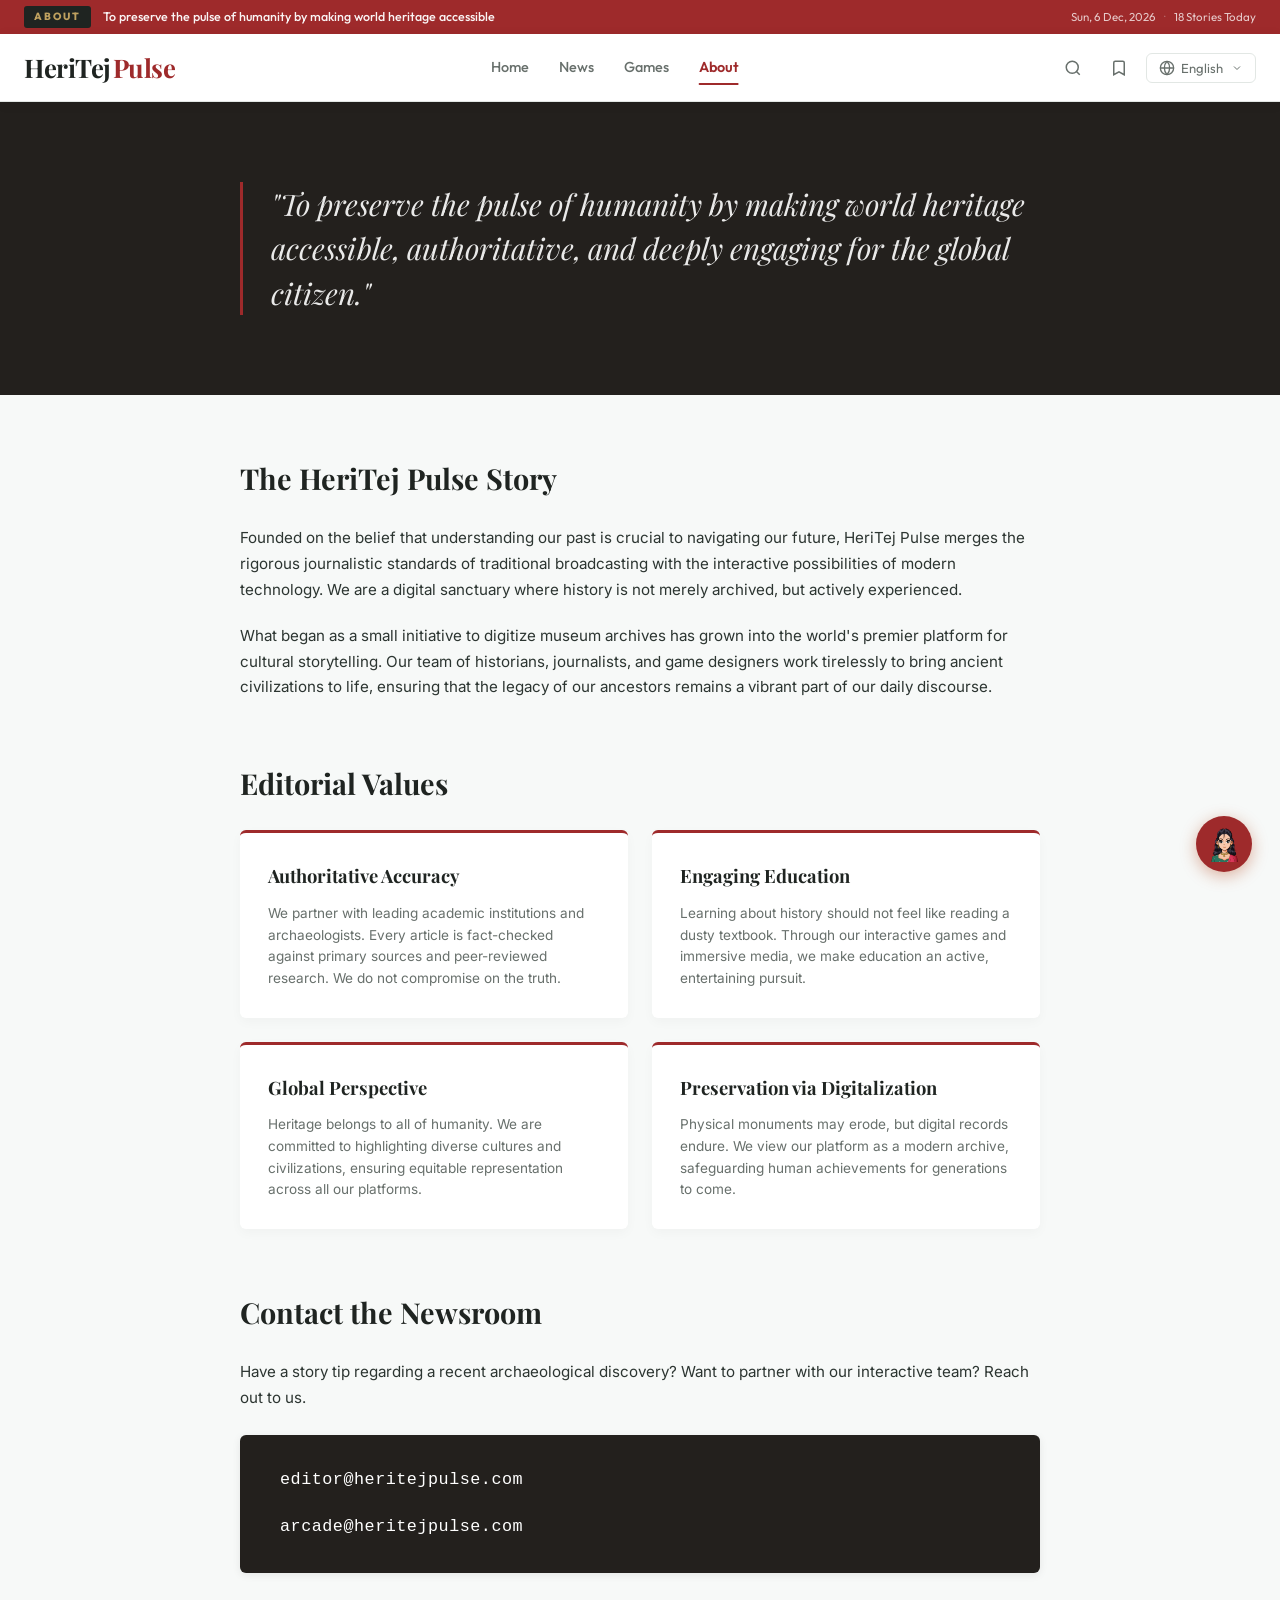
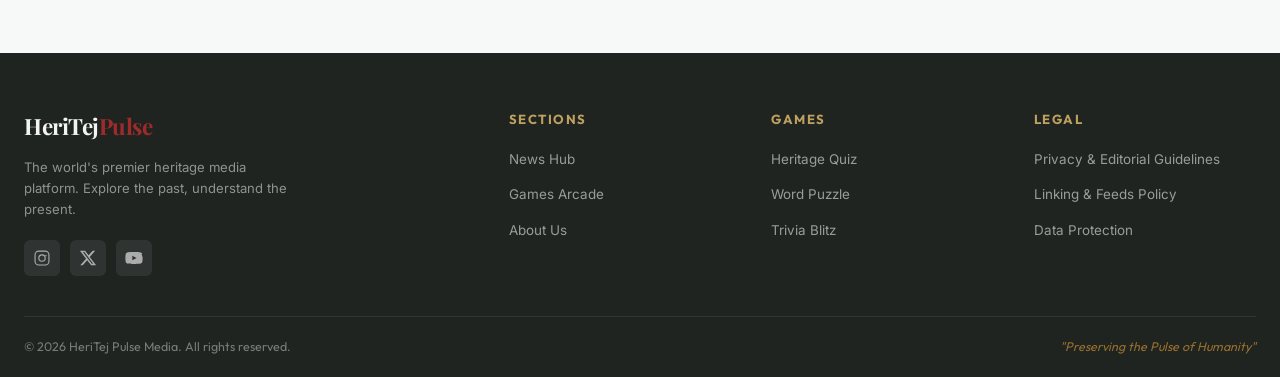
==== commit 6558cac9: "feat: Add calendar filter, AI features, Paris fashion story and privacy guidelines" ====
--- a/about.html
+++ b/about.html
@@ -14,6 +14,8 @@
   <link rel="stylesheet" href="about.css" />
   <!-- Chatbot CSS -->
   <link rel="stylesheet" href="chatbot.css" />
+  <!-- AI Features CSS -->
+  <link rel="stylesheet" href="ai-all-features.css" />
   <!-- Google Translate File Origin / CORS relative-protocol Fix -->
   <script type="text/javascript">
     (function() {
@@ -244,9 +246,9 @@
         <div class="footer-col" id="footer-legal">
           <h4>Legal</h4>
           <ul>
-            <li><a href="#">Terms of Use</a></li>
-            <li><a href="#">Privacy Policy</a></li>
-            <li><a href="#">Cookie Policy</a></li>
+            <li><a href="privacy.html">Privacy & Editorial Guidelines</a></li>
+            <li><a href="privacy.html#feeds">Linking & Feeds Policy</a></li>
+            <li><a href="privacy.html#privacy">Data Protection</a></li>
           </ul>
         </div>
       </div>
@@ -259,23 +261,12 @@
 
   <button class="back-to-top" id="back-to-top" aria-label="Back to top">↑</button>
 
-  <!-- Google Translate Container (Hidden off-screen) -->
-  <div id="google_translate_element"></div>
-
-  <script type="text/javascript">
-    function googleTranslateElementInit() {
-      new google.translate.TranslateElement({
-        pageLanguage: 'en',
-        includedLanguages: 'en,hi,sa,ta,te,mr,bn,as,es,fr',
-        layout: google.translate.TranslateElement.InlineLayout.SIMPLE,
-        autoDisplay: false
-      }, 'google_translate_element');
-    }
-  </script>
-  <script type="text/javascript" src="https://translate.google.com/translate_a/element.js?cb=googleTranslateElementInit"></script>
+
 
   <script src="about-script.js"></script>
   <!-- Chatbot Script -->
   <script src="chatbot.js"></script>
+  <!-- AI Features Script -->
+  <script src="ai-all-features.js"></script>
 </body>
 </html>
--- a/style.css
+++ b/style.css
@@ -89,8 +89,13 @@
   font-size: 0.78rem;
   white-space: nowrap;
   animation: tickerScroll 40s linear infinite;
-  display: inline-block;
+  display: flex;
+  align-items: center;
   color: rgba(255,255,255,0.75);
+  position: absolute;
+  left: 0;
+  top: 0;
+  height: 100%;
 }
 @keyframes tickerScroll {
   0%   { transform: translateX(100vw); }
@@ -101,6 +106,20 @@
   align-items: center;
   gap: 16px;
   flex-shrink: 0;
+  background: var(--clr-dark);
+  position: relative;
+  z-index: 10;
+  padding-left: 24px;
+}
+.topbar-right::before {
+  content: '';
+  position: absolute;
+  top: 0;
+  left: -48px;
+  width: 48px;
+  height: 100%;
+  background: linear-gradient(to right, transparent, var(--clr-dark));
+  pointer-events: none;
 }
 .topbar-date {
   font-family: var(--ff-ui);
@@ -274,10 +293,9 @@
 .hero-grid {
   display: grid;
   grid-template-columns: 1fr 320px;
-  gap: 0;
   max-width: 1280px;
   margin: 0 auto;
-  padding: 24px 24px 0;
+  padding: 24px 24px 24px;
   gap: 24px;
 }
 
@@ -301,6 +319,7 @@
 .slide img {
   width: 100%; height: 100%;
   object-fit: cover;
+  object-position: center 20%;
   transform: scale(1.03);
   transition: transform 8s ease;
 }
@@ -401,15 +420,23 @@
   border: 1px solid rgba(255,255,255,0.25);
 }
 .slider-btn:hover { background: var(--clr-primary); border-color: var(--clr-primary); }
-.slider-dots { display: flex; gap: 5px; }
+.slider-dots {
+  display: flex;
+  align-items: center;
+  gap: 6px;
+}
 .dot {
   width: 7px; height: 7px;
   border-radius: 50%;
   background: rgba(255,255,255,0.4);
   cursor: pointer;
-  transition: var(--transition);
-}
-.dot.active { background: var(--clr-accent); width: 20px; border-radius: 4px; }
+  transition: all 0.3s ease;
+}
+.dot.active {
+  background: var(--clr-accent);
+  width: 22px;
+  border-radius: 100px;
+}
 
 /* Today in History */
 .today-history {
@@ -750,43 +777,92 @@
   line-height: 1.35;
 }
 
-/* ═══════════════ QUOTE SECTION ═══════════════ */
+/* ═══════════════ DID YOU KNOW? SECTION ═══════════════ */
 .quote-section {
-  background: var(--clr-dark);
-  padding: 64px 0;
+  background: linear-gradient(135deg, #fdf7f0 0%, #fef3e8 50%, #fdf7f0 100%);
+  padding: 72px 0;
+  border-top: 1px solid rgba(158,42,43,0.08);
+  border-bottom: 1px solid rgba(158,42,43,0.08);
 }
 .quote-card {
   max-width: 760px;
   margin: 0 auto;
   text-align: center;
-  padding: 0 24px;
-}
-.quote-icon {
-  font-family: var(--ff-head);
-  font-size: 5rem;
-  line-height: 0.5;
-  color: var(--clr-accent);
-  opacity: 0.6;
-  margin-bottom: 24px;
-}
+  padding: 40px 56px 44px;
+  background: #fff;
+  border-radius: var(--radius-lg);
+  border: 1px solid rgba(158,42,43,0.1);
+  box-shadow: 0 8px 48px rgba(158,42,43,0.06), 0 2px 12px rgba(0,0,0,0.04);
+  position: relative;
+  overflow: hidden;
+}
+
+/* Decorative lightbulb icon — top right */
+.quote-deco-icon {
+  position: absolute;
+  top: 20px; right: 28px;
+  width: 72px; height: 72px;
+  color: rgba(158,42,43,0.12);
+  pointer-events: none;
+}
+.quote-deco-icon svg { width: 100%; height: 100%; }
+
+/* "DID YOU KNOW?" label */
+.quote-label {
+  display: inline-flex; align-items: center; gap: 7px;
+  font-family: var(--ff-ui); font-size: 0.72rem; font-weight: 800;
+  letter-spacing: 2px; text-transform: uppercase;
+  color: var(--clr-primary); margin-bottom: 20px;
+}
+.quote-label svg { color: var(--clr-primary); flex-shrink: 0; }
+
 .quote-text {
   font-family: var(--ff-head);
-  font-size: clamp(1.1rem, 2.2vw, 1.45rem);
-  font-style: italic;
-  color: rgba(255,255,255,0.9);
-  line-height: 1.65;
-  margin-bottom: 28px;
-  transition: opacity 0.5s ease;
+  font-size: clamp(1.15rem, 2.2vw, 1.5rem);
+  font-weight: 700;
+  color: var(--clr-dark);
+  line-height: 1.6;
+  margin-bottom: 24px;
+  transition: opacity 0.45s ease;
+}
+
+/* Category tag pill */
+.quote-tag-wrap { margin-bottom: 28px; }
+.quote-cat-tag {
+  display: inline-block;
+  background: var(--clr-primary); color: #fff;
+  font-family: var(--ff-ui); font-size: 0.72rem; font-weight: 800;
+  letter-spacing: 1.5px; text-transform: uppercase;
+  padding: 8px 20px; border-radius: var(--radius-sm);
+  transition: var(--transition);
+}
+.quote-cat-tag:hover { background: var(--clr-primary-lt); transform: translateY(-1px); }
+
+/* Arrow + dots navigation row */
+.quote-nav {
+  display: flex; align-items: center; justify-content: center; gap: 16px;
+}
+.quote-arrow {
+  width: 36px; height: 36px; border-radius: 50%;
+  border: 1.5px solid rgba(158,42,43,0.25);
+  background: transparent; color: var(--clr-primary);
+  display: flex; align-items: center; justify-content: center;
+  transition: var(--transition); cursor: pointer; flex-shrink: 0;
+}
+.quote-arrow:hover {
+  background: var(--clr-primary); color: #fff;
+  border-color: var(--clr-primary);
+  transform: scale(1.08);
 }
 .quote-dots { display: flex; gap: 8px; justify-content: center; }
 .qdot {
   width: 8px; height: 8px;
   border-radius: 50%;
-  background: rgba(255,255,255,0.3);
+  background: rgba(158,42,43,0.2);
   cursor: pointer;
   transition: var(--transition);
 }
-.qdot.active { background: var(--clr-accent); width: 24px; border-radius: 4px; }
+.qdot.active { background: var(--clr-primary); width: 28px; border-radius: 4px; }
 
 /* ═══════════════ FASHION FUSION ═══════════════ */
 .fashion-section {
@@ -1422,4 +1498,172 @@
   font-size: 0 !important;
 }
 
-
+/* ─── Welcome Popup Modal ────────────────────────────── */
+.welcome-modal-backdrop {
+  position: fixed;
+  top: 0;
+  left: 0;
+  width: 100vw;
+  height: 100vh;
+  background: rgba(18, 22, 20, 0.7);
+  backdrop-filter: blur(8px);
+  z-index: 1000000;
+  display: flex;
+  align-items: center;
+  justify-content: center;
+  opacity: 0;
+  visibility: hidden;
+  transition: opacity 0.5s ease, visibility 0.5s ease;
+}
+.welcome-modal-backdrop.open {
+  opacity: 1;
+  visibility: visible;
+}
+.welcome-modal {
+  background: var(--clr-white);
+  width: 90%;
+  max-width: 780px;
+  border-radius: var(--radius-lg, 20px);
+  box-shadow: var(--shadow-xl, 0 32px 80px rgba(0,0,0,0.22));
+  overflow: hidden;
+  position: relative;
+  border: 1px solid rgba(255,255,255,0.1);
+  transform: scale(0.8) translateY(20px);
+  transition: transform 0.5s cubic-bezier(0.175, 0.885, 0.32, 1.15);
+}
+.welcome-modal-backdrop.open .welcome-modal {
+  transform: scale(1) translateY(0);
+}
+.welcome-modal-close {
+  position: absolute;
+  top: 16px;
+  right: 16px;
+  width: 36px;
+  height: 36px;
+  border-radius: 50%;
+  background: rgba(255,255,255,0.9);
+  border: 1px solid var(--clr-border);
+  color: var(--clr-dark);
+  font-size: 1.1rem;
+  display: flex;
+  align-items: center;
+  justify-content: center;
+  cursor: pointer;
+  z-index: 10;
+  box-shadow: var(--shadow-sm);
+  transition: var(--transition);
+}
+.welcome-modal-close:hover {
+  background: var(--clr-primary);
+  color: var(--clr-white);
+  border-color: var(--clr-primary);
+  transform: rotate(90deg);
+}
+.welcome-modal-content {
+  display: flex;
+  flex-direction: row;
+}
+@media (max-width: 680px) {
+  .welcome-modal-content {
+    flex-direction: column;
+  }
+  .welcome-modal-img {
+    height: 180px;
+  }
+}
+.welcome-modal-img {
+  flex: 1.1;
+  background: var(--clr-dark);
+  position: relative;
+}
+.welcome-modal-img img {
+  width: 100%;
+  height: 100%;
+  object-fit: cover;
+}
+.welcome-modal-body {
+  flex: 1.2;
+  padding: 40px 36px;
+  display: flex;
+  flex-direction: column;
+  justify-content: center;
+}
+@media (max-width: 680px) {
+  .welcome-modal-body {
+    padding: 28px 24px;
+  }
+}
+.welcome-modal-badge {
+  font-family: var(--ff-ui);
+  font-size: 0.78rem;
+  font-weight: 600;
+  color: var(--clr-primary);
+  background: var(--clr-tag-bg);
+  padding: 4px 10px;
+  border-radius: 100px;
+  width: fit-content;
+  margin-bottom: 16px;
+  text-transform: uppercase;
+  letter-spacing: 0.5px;
+}
+.welcome-modal-body h2 {
+  font-family: var(--ff-head);
+  font-size: 1.85rem;
+  font-weight: 700;
+  color: var(--clr-dark);
+  margin-bottom: 12px;
+  line-height: 1.25;
+}
+.welcome-modal-body p {
+  font-size: 0.9rem;
+  color: var(--clr-text-muted);
+  line-height: 1.5;
+  margin-bottom: 24px;
+}
+.welcome-modal-form {
+  display: flex;
+  flex-direction: column;
+  gap: 12px;
+  margin-bottom: 14px;
+}
+.welcome-modal-form input {
+  font-family: var(--ff-body);
+  font-size: 0.9rem;
+  padding: 12px 18px;
+  border-radius: var(--radius-sm, 6px);
+  border: 1px solid var(--clr-border);
+  background: var(--clr-bg);
+  color: var(--clr-text);
+  outline: none;
+  transition: var(--transition);
+}
+.welcome-modal-form input:focus {
+  border-color: var(--clr-primary);
+  background: var(--clr-white);
+  box-shadow: 0 0 0 3px rgba(158, 42, 43, 0.15);
+}
+.welcome-modal-form button {
+  font-family: var(--ff-ui);
+  font-size: 0.95rem;
+  font-weight: 600;
+  color: var(--clr-white);
+  background: var(--clr-primary);
+  padding: 12px 18px;
+  border-radius: var(--radius-sm, 6px);
+  border: none;
+  cursor: pointer;
+  transition: var(--transition);
+  box-shadow: 0 4px 12px rgba(158, 42, 43, 0.25);
+}
+.welcome-modal-form button:hover {
+  background: var(--clr-primary-lt);
+  transform: translateY(-1px);
+  box-shadow: 0 6px 16px rgba(158, 42, 43, 0.35);
+}
+.welcome-modal-privacy {
+  font-size: 0.72rem;
+  color: var(--clr-text-muted);
+  text-align: center;
+}
+
+
--- a/ai-all-features.css
+++ b/ai-all-features.css
@@ -0,0 +1,397 @@
+/* ═══════════════════════════════════════════════════
+   HERITEJ PULSE — ai-all-features.css
+   All 7 AI Feature Styles
+   ═══════════════════════════════════════════════════ */
+
+/* ══════════════════════════════════════════
+   FEATURE 1 — AI SMART SEARCH SUGGESTIONS
+══════════════════════════════════════════ */
+.ai-search-suggestions {
+  position: absolute;
+  top: calc(100% + 6px);
+  left: 50%; transform: translateX(-50%);
+  width: min(640px, 90vw);
+  background: #fff;
+  border: 1px solid var(--clr-border);
+  border-radius: var(--radius-md);
+  box-shadow: 0 16px 48px rgba(0,0,0,0.16);
+  z-index: 9999;
+  overflow: hidden;
+  display: none;
+  animation: suggFadeIn 0.2s ease;
+}
+.ai-search-suggestions.open { display: block; }
+@keyframes suggFadeIn { from { opacity:0; transform: translateX(-50%) translateY(-6px); } to { opacity:1; transform: translateX(-50%) translateY(0); } }
+
+.ai-sugg-header {
+  display: flex; align-items: center; gap: 7px;
+  padding: 10px 16px 6px;
+  font-family: var(--ff-ui); font-size: 0.68rem;
+  font-weight: 800; letter-spacing: 1.5px;
+  text-transform: uppercase; color: var(--clr-primary);
+  border-bottom: 1px solid var(--clr-border);
+}
+.ai-sugg-group-label {
+  padding: 8px 16px 4px;
+  font-family: var(--ff-ui); font-size: 0.65rem;
+  font-weight: 700; letter-spacing: 1px;
+  text-transform: uppercase; color: var(--clr-text-muted);
+}
+.ai-sugg-item {
+  display: flex; align-items: center; gap: 10px;
+  padding: 10px 16px;
+  cursor: pointer; transition: background 0.15s ease;
+  font-family: var(--ff-ui); font-size: 0.88rem;
+  color: var(--clr-dark);
+}
+.ai-sugg-item:hover { background: var(--clr-bg-alt); }
+.ai-sugg-icon {
+  width: 28px; height: 28px; border-radius: 6px;
+  background: var(--clr-tag-bg);
+  display: flex; align-items: center; justify-content: center;
+  font-size: 0.9rem; flex-shrink: 0;
+}
+.ai-sugg-text strong { color: var(--clr-primary); }
+.ai-sugg-meta { font-size: 0.72rem; color: var(--clr-text-muted); margin-left: auto; white-space: nowrap; }
+.ai-sugg-footer {
+  padding: 8px 16px;
+  border-top: 1px solid var(--clr-border);
+  font-family: var(--ff-ui); font-size: 0.72rem;
+  color: var(--clr-text-muted); text-align: center;
+}
+.search-overlay { position: relative; }
+
+/* ══════════════════════════════════════════
+   FEATURE 3 — AI MOOD TAGS & READ-TIME
+══════════════════════════════════════════ */
+.ai-mood-tag {
+  display: inline-flex; align-items: center; gap: 5px;
+  font-family: var(--ff-ui); font-size: 0.62rem; font-weight: 800;
+  letter-spacing: 1px; text-transform: uppercase;
+  padding: 3px 10px; border-radius: 100px;
+  margin-right: 6px; vertical-align: middle;
+}
+.ai-mood-tag.trending   { background: rgba(229,62,30,0.1); color: #e53e1e; border: 1px solid rgba(229,62,30,0.25); }
+.ai-mood-tag.deep       { background: rgba(42,82,138,0.1); color: #2a528a; border: 1px solid rgba(42,82,138,0.2); }
+.ai-mood-tag.quick      { background: rgba(46,139,87,0.1); color: #1a6e3e; border: 1px solid rgba(46,139,87,0.2); }
+.ai-mood-tag.reflective { background: rgba(148,93,190,0.1); color: #7434b8; border: 1px solid rgba(148,93,190,0.2); }
+.ai-mood-tag.discovery  { background: rgba(191,161,95,0.15); color: #7a5a1e; border: 1px solid rgba(191,161,95,0.3); }
+
+.ai-readtime-badge {
+  display: inline-flex; align-items: center; gap: 4px;
+  font-family: var(--ff-ui); font-size: 0.68rem;
+  color: var(--clr-text-muted);
+}
+.story-ai-row {
+  display: flex; align-items: center; flex-wrap: wrap; gap: 4px;
+  margin-top: 6px;
+}
+
+/* ══════════════════════════════════════════
+   FEATURE 4 — HERITAGE TRAIL GENERATOR
+══════════════════════════════════════════ */
+.heritage-trail-section {
+  padding: 72px 0;
+  background: linear-gradient(135deg, #0f1a14 0%, #1a2e1f 50%, #0f1a14 100%);
+  position: relative; overflow: hidden;
+}
+.heritage-trail-section::before {
+  content: '';
+  position: absolute; inset: 0;
+  background: radial-gradient(ellipse 60% 50% at 80% 50%, rgba(191,161,95,0.08) 0%, transparent 70%);
+  pointer-events: none;
+}
+.trail-inner {
+  max-width: 900px; margin: 0 auto; padding: 0 24px;
+  position: relative; z-index: 1;
+}
+.trail-header { text-align: center; margin-bottom: 40px; }
+.trail-ai-badge {
+  display: inline-flex; align-items: center; gap: 8px;
+  background: rgba(191,161,95,0.12); border: 1px solid rgba(191,161,95,0.3);
+  color: #bfa15f; font-family: var(--ff-ui); font-size: 0.7rem;
+  font-weight: 800; letter-spacing: 2px; text-transform: uppercase;
+  padding: 6px 16px; border-radius: 100px; margin-bottom: 20px;
+}
+.trail-title {
+  font-family: var(--ff-head); font-size: clamp(1.8rem, 3vw, 2.6rem);
+  font-weight: 700; color: #fff; line-height: 1.2; margin-bottom: 12px;
+}
+.trail-subtitle {
+  font-family: var(--ff-body); font-size: 0.95rem;
+  color: rgba(255,255,255,0.6); max-width: 560px; margin: 0 auto;
+  line-height: 1.7;
+}
+
+/* Interest Picker */
+.trail-interests {
+  display: flex; flex-wrap: wrap; gap: 10px;
+  justify-content: center; margin-bottom: 28px;
+}
+.trail-interest-btn {
+  display: inline-flex; align-items: center; gap: 7px;
+  padding: 10px 18px; border-radius: 100px;
+  border: 1.5px solid rgba(255,255,255,0.15);
+  background: rgba(255,255,255,0.05);
+  color: rgba(255,255,255,0.75);
+  font-family: var(--ff-ui); font-size: 0.82rem; font-weight: 500;
+  cursor: pointer; transition: all 0.25s ease;
+}
+.trail-interest-btn:hover {
+  border-color: rgba(191,161,95,0.5); color: #bfa15f;
+  background: rgba(191,161,95,0.08);
+}
+.trail-interest-btn.selected {
+  border-color: #bfa15f; color: #bfa15f;
+  background: rgba(191,161,95,0.15);
+}
+
+.trail-generate-btn {
+  display: block; margin: 0 auto 36px;
+  padding: 15px 40px; border-radius: var(--radius-sm);
+  background: #bfa15f; color: #0f1a14;
+  font-family: var(--ff-ui); font-size: 0.9rem; font-weight: 800;
+  letter-spacing: 1px; text-transform: uppercase;
+  cursor: pointer; transition: all 0.3s ease;
+  border: 2px solid #bfa15f;
+}
+.trail-generate-btn:hover {
+  background: #d4b87a; border-color: #d4b87a;
+  transform: translateY(-2px); box-shadow: 0 8px 28px rgba(191,161,95,0.35);
+}
+.trail-generate-btn:disabled { opacity: 0.5; cursor: not-allowed; transform: none; }
+
+/* Trail Results */
+.trail-result { display: none; }
+.trail-result.visible { display: block; animation: trailIn 0.5s ease; }
+@keyframes trailIn { from { opacity:0; transform: translateY(20px); } to { opacity:1; transform: translateY(0); } }
+
+.trail-result-title {
+  font-family: var(--ff-head); font-size: 1.15rem; color: rgba(255,255,255,0.85);
+  text-align: center; margin-bottom: 24px;
+}
+.trail-stops {
+  display: flex; flex-direction: column; gap: 0;
+  position: relative;
+}
+.trail-stops::before {
+  content: '';
+  position: absolute; left: 23px; top: 24px; bottom: 24px;
+  width: 2px; background: linear-gradient(to bottom, #bfa15f, rgba(191,161,95,0.1));
+}
+.trail-stop {
+  display: flex; gap: 20px; align-items: flex-start;
+  padding: 16px 0;
+}
+.trail-stop-num {
+  width: 46px; height: 46px; border-radius: 50%; flex-shrink: 0;
+  background: #bfa15f; color: #0f1a14;
+  font-family: var(--ff-ui); font-size: 0.85rem; font-weight: 800;
+  display: flex; align-items: center; justify-content: center;
+  position: relative; z-index: 1;
+}
+.trail-stop-body { flex: 1; padding-top: 8px; }
+.trail-stop-name {
+  font-family: var(--ff-head); font-size: 1.05rem; font-weight: 700;
+  color: #fff; margin-bottom: 4px;
+}
+.trail-stop-location {
+  font-family: var(--ff-ui); font-size: 0.72rem;
+  color: #bfa15f; margin-bottom: 6px; letter-spacing: 0.5px;
+}
+.trail-stop-desc {
+  font-family: var(--ff-body); font-size: 0.85rem;
+  color: rgba(255,255,255,0.6); line-height: 1.6;
+}
+.trail-stop-tag {
+  display: inline-block; margin-top: 8px;
+  font-family: var(--ff-ui); font-size: 0.62rem; font-weight: 700;
+  letter-spacing: 1px; text-transform: uppercase;
+  padding: 3px 10px; border-radius: 100px;
+  background: rgba(191,161,95,0.15); color: #bfa15f;
+  border: 1px solid rgba(191,161,95,0.3);
+}
+
+/* ══════════════════════════════════════════
+   FEATURE 5 — AI VOICE TOUR GUIDE
+══════════════════════════════════════════ */
+.voice-guide-bar {
+  display: flex; align-items: center; gap: 12px;
+  padding: 14px 20px;
+  background: linear-gradient(135deg, #0f1a14, #1a2e1f);
+  border-radius: var(--radius-md);
+  margin-bottom: 24px;
+  border: 1px solid rgba(191,161,95,0.2);
+}
+.voice-guide-label {
+  font-family: var(--ff-ui); font-size: 0.72rem; font-weight: 800;
+  letter-spacing: 1.5px; text-transform: uppercase;
+  color: #bfa15f; white-space: nowrap;
+}
+.voice-guide-title {
+  font-family: var(--ff-ui); font-size: 0.82rem;
+  color: rgba(255,255,255,0.65); flex: 1;
+  overflow: hidden; text-overflow: ellipsis; white-space: nowrap;
+}
+.voice-btn {
+  display: inline-flex; align-items: center; gap: 8px;
+  padding: 9px 18px; border-radius: 100px;
+  font-family: var(--ff-ui); font-size: 0.78rem; font-weight: 700;
+  letter-spacing: 0.5px; cursor: pointer; transition: all 0.25s ease;
+  white-space: nowrap; flex-shrink: 0;
+}
+.voice-btn-play {
+  background: #bfa15f; color: #0f1a14;
+  border: 2px solid #bfa15f;
+}
+.voice-btn-play:hover { background: #d4b87a; border-color: #d4b87a; transform: scale(1.04); }
+.voice-btn-play.playing {
+  background: #e53e1e; border-color: #e53e1e; color: #fff;
+}
+.voice-btn-stop {
+  background: transparent; color: rgba(255,255,255,0.6);
+  border: 1.5px solid rgba(255,255,255,0.2);
+}
+.voice-btn-stop:hover { border-color: rgba(255,255,255,0.5); color: #fff; }
+
+/* Speaking highlight */
+.voice-highlight { background: rgba(191,161,95,0.15); border-radius: 3px; transition: background 0.3s ease; }
+
+/* Voice wave animation */
+.voice-wave {
+  display: inline-flex; align-items: center; gap: 3px; margin-left: 4px;
+}
+.voice-wave span {
+  display: inline-block; width: 3px; height: 12px;
+  background: #0f1a14; border-radius: 2px;
+  animation: waveBar 0.8s ease-in-out infinite;
+}
+.voice-wave span:nth-child(2) { animation-delay: 0.15s; }
+.voice-wave span:nth-child(3) { animation-delay: 0.3s; }
+@keyframes waveBar {
+  0%,100% { height: 4px; } 50% { height: 14px; }
+}
+
+/* ══════════════════════════════════════════
+   FEATURE 6 — HERITAGE KNOWLEDGE SCORE (IQ)
+══════════════════════════════════════════ */
+.hiq-panel {
+  background: linear-gradient(135deg, #0f1a14, #1a2e1f);
+  border-radius: var(--radius-md);
+  padding: 24px;
+  border: 1px solid rgba(191,161,95,0.2);
+  margin: 16px 0;
+}
+.hiq-header {
+  display: flex; align-items: center; gap: 10px;
+  margin-bottom: 20px;
+}
+.hiq-badge-icon {
+  font-size: 1.8rem;
+}
+.hiq-title {
+  font-family: var(--ff-ui); font-size: 0.7rem; font-weight: 800;
+  letter-spacing: 2px; text-transform: uppercase; color: #bfa15f;
+}
+.hiq-score-big {
+  font-family: var(--ff-head); font-size: 2.2rem; font-weight: 700; color: #fff;
+}
+.hiq-score-label {
+  font-family: var(--ff-ui); font-size: 0.7rem;
+  color: rgba(255,255,255,0.5); margin-top: 2px;
+}
+
+/* Radar Chart (CSS-only) */
+.hiq-radar-wrap {
+  display: flex; align-items: center; gap: 20px; flex-wrap: wrap;
+}
+.hiq-radar-svg { flex-shrink: 0; }
+.hiq-legend {
+  display: flex; flex-direction: column; gap: 8px; flex: 1;
+}
+.hiq-legend-item {
+  display: flex; align-items: center; gap: 8px;
+  font-family: var(--ff-ui); font-size: 0.78rem;
+  color: rgba(255,255,255,0.75);
+}
+.hiq-legend-dot {
+  width: 10px; height: 10px; border-radius: 50%; flex-shrink: 0;
+}
+.hiq-legend-bar-wrap {
+  flex: 1; height: 4px; background: rgba(255,255,255,0.1);
+  border-radius: 2px; overflow: hidden;
+}
+.hiq-legend-bar {
+  height: 100%; border-radius: 2px;
+  transition: width 1s ease;
+}
+.hiq-badge-row {
+  display: flex; gap: 8px; flex-wrap: wrap; margin-top: 16px;
+}
+.hiq-badge {
+  display: inline-flex; align-items: center; gap: 5px;
+  padding: 5px 12px; border-radius: 100px;
+  font-family: var(--ff-ui); font-size: 0.68rem; font-weight: 700;
+  letter-spacing: 0.5px; text-transform: uppercase;
+  background: rgba(191,161,95,0.15); color: #bfa15f;
+  border: 1px solid rgba(191,161,95,0.3);
+}
+.hiq-badge.locked { opacity: 0.35; filter: grayscale(1); }
+
+/* ══════════════════════════════════════════
+   FEATURE 7 — AI IMAGE CAPTION PANEL
+══════════════════════════════════════════ */
+.ai-caption-wrap {
+  position: relative; overflow: hidden;
+  border-radius: inherit;
+}
+.ai-caption-panel {
+  position: absolute; bottom: 0; left: 0; right: 0;
+  background: linear-gradient(to top, rgba(10,6,2,0.96) 0%, rgba(10,6,2,0.7) 70%, transparent 100%);
+  padding: 32px 16px 12px;
+  transform: translateY(100%);
+  transition: transform 0.35s cubic-bezier(0.4,0,0.2,1);
+  z-index: 3;
+}
+.ai-caption-wrap:hover .ai-caption-panel { transform: translateY(0); }
+.ai-cap-badge {
+  display: inline-flex; align-items: center; gap: 5px;
+  font-family: var(--ff-ui); font-size: 0.6rem; font-weight: 800;
+  letter-spacing: 1.5px; text-transform: uppercase;
+  color: #bfa15f; margin-bottom: 6px;
+}
+.ai-cap-text {
+  font-family: var(--ff-ui); font-size: 0.78rem;
+  color: rgba(255,255,255,0.88); line-height: 1.55;
+}
+
+/* ══════════════════════════════════════════
+   FEATURE 2 — DIFFICULTY ADAPTER INDICATOR
+══════════════════════════════════════════ */
+.diff-adapt-bar {
+  display: flex; align-items: center; gap: 10px;
+  padding: 10px 16px;
+  background: rgba(191,161,95,0.08);
+  border: 1px solid rgba(191,161,95,0.2);
+  border-radius: var(--radius-sm);
+  margin-bottom: 12px;
+  font-family: var(--ff-ui); font-size: 0.75rem;
+  color: rgba(255,255,255,0.65);
+}
+.diff-adapt-bar .da-label { color: #bfa15f; font-weight: 700; }
+.diff-level-pip {
+  width: 8px; height: 8px; border-radius: 50%;
+  background: rgba(255,255,255,0.2);
+  display: inline-block;
+}
+.diff-level-pip.active { background: #bfa15f; }
+
+/* ══════════════════════════════════════════
+   SHARED AI WIDGET STYLES
+══════════════════════════════════════════ */
+.ai-sparkle {
+  display: inline-flex; align-items: center; gap: 5px;
+  font-family: var(--ff-ui); font-size: 0.65rem; font-weight: 800;
+  letter-spacing: 1.5px; text-transform: uppercase;
+  color: var(--clr-primary);
+}
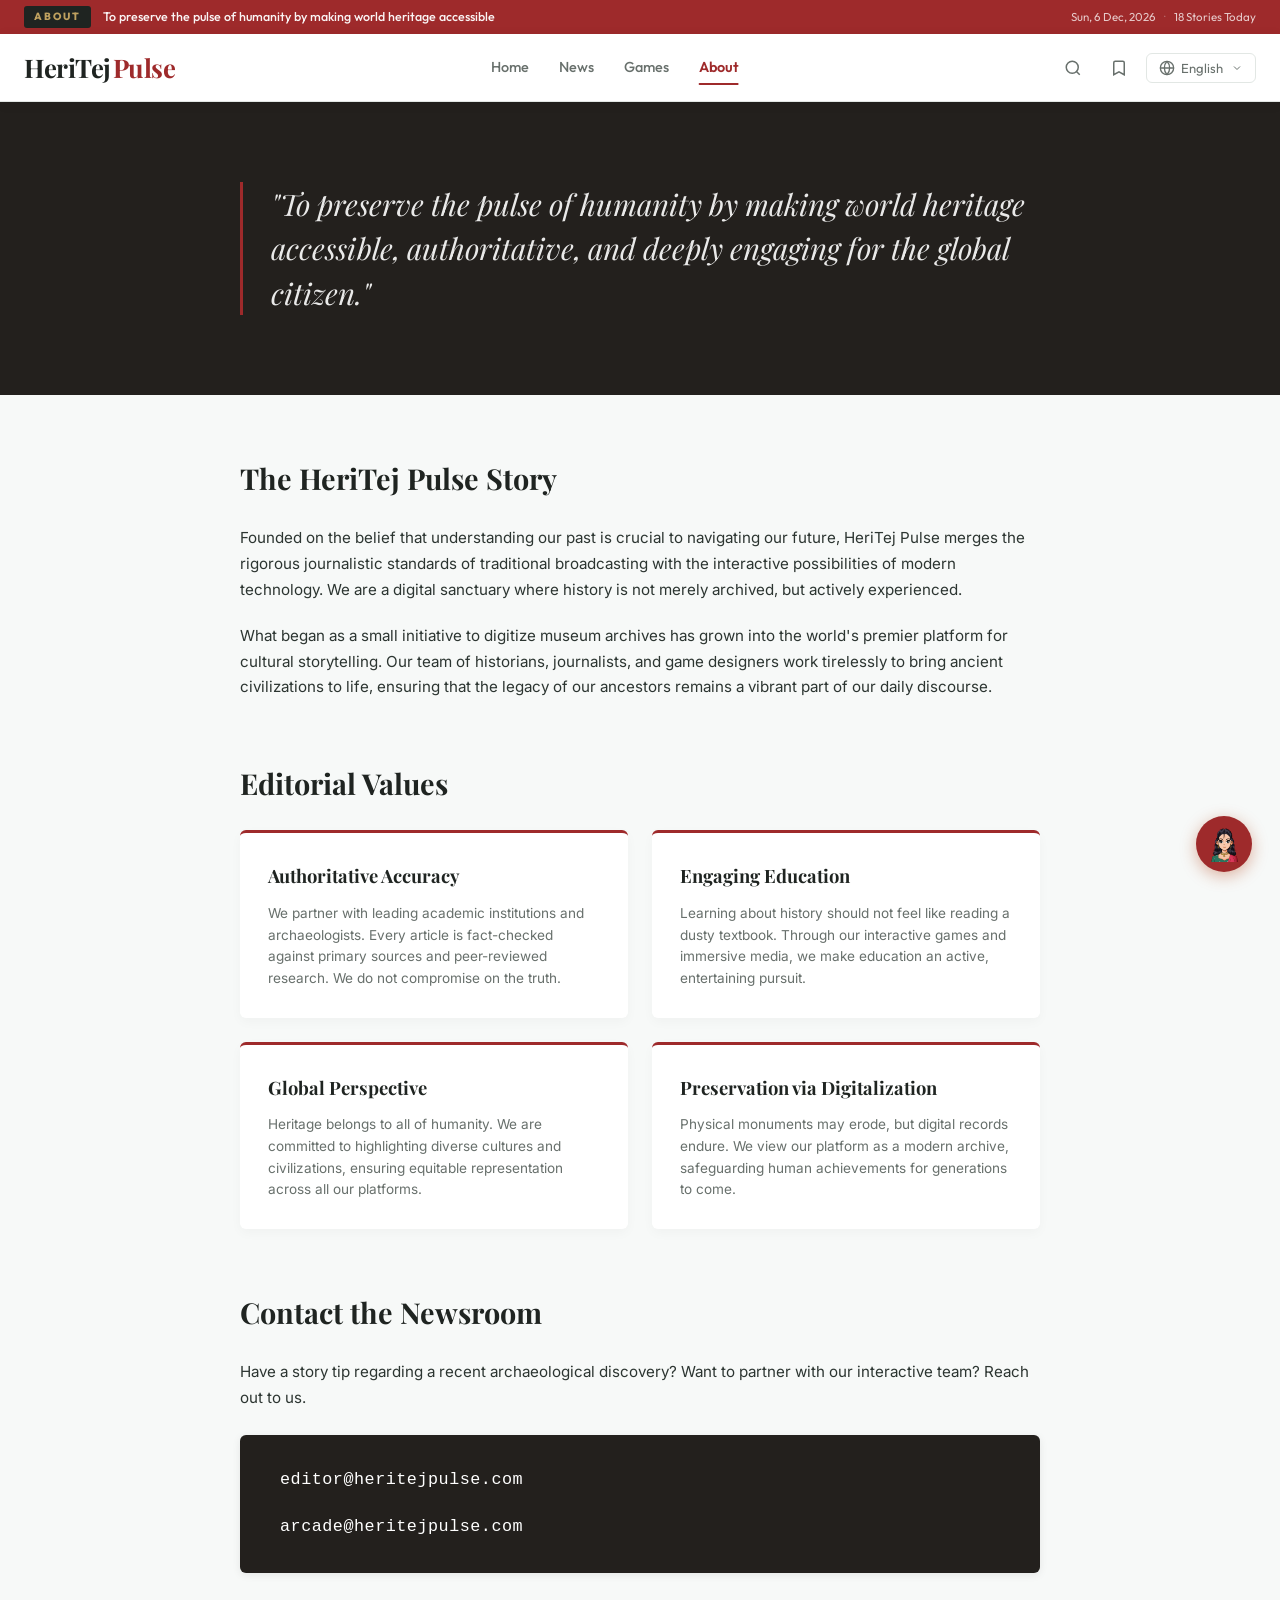
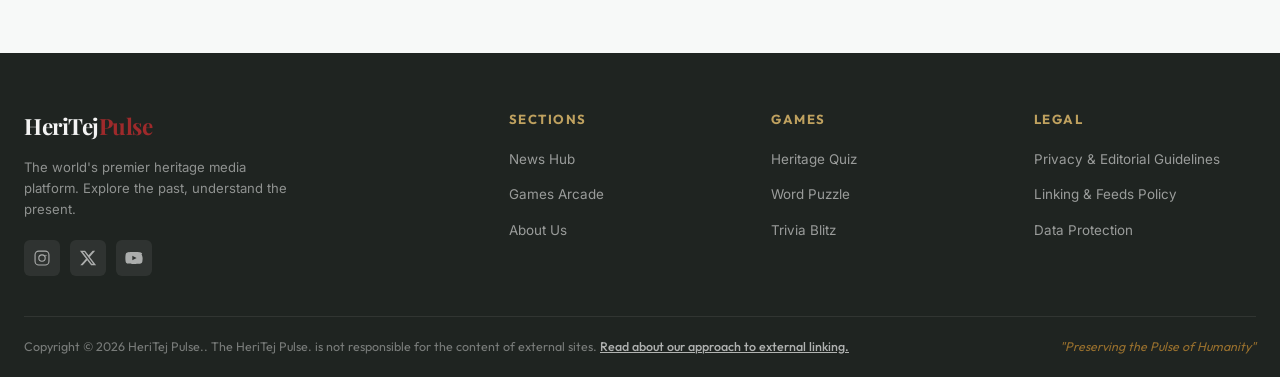
==== commit c2942bbe: "fix: Resolve deep-dive visibility and update copyright disclaimer across all footers" ====
--- a/about.html
+++ b/about.html
@@ -253,7 +253,7 @@
         </div>
       </div>
       <div class="footer-bottom" id="footer-bottom">
-        <p>© 2026 HeriTej Pulse Media. All rights reserved.</p>
+        <p>Copyright © 2026 HeriTej Pulse.. The HeriTej Pulse. is not responsible for the content of external sites. <a href="privacy.html#linking" style="color: rgba(255,255,255,0.65); text-decoration: underline; font-weight: 500; transition: color 0.2s;" onmouseover="this.style.color='#fff'" onmouseout="this.style.color='rgba(255,255,255,0.65)'">Read about our approach to external linking.</a></p>
         <p class="footer-credit">"Preserving the Pulse of Humanity"</p>
       </div>
     </div>
--- a/style.css
+++ b/style.css
@@ -676,9 +676,17 @@
 .heritage-cats {
   display: flex;
   gap: 12px;
-  flex-wrap: wrap;
+  overflow-x: auto;
+  scroll-behavior: smooth;
+  -ms-overflow-style: none;  /* IE and Edge */
+  scrollbar-width: none;  /* Firefox */
+  padding: 4px 2px;
+}
+.heritage-cats::-webkit-scrollbar {
+  display: none; /* Chrome, Safari, Opera */
 }
 .cat-pill {
+  flex-shrink: 0;
   display: flex;
   align-items: center;
   gap: 8px;
@@ -879,7 +887,7 @@
 .fashion-main-img {
   width: 100%;
   position: relative;
-  aspect-ratio: 3/4;
+  aspect-ratio: 4/3;
   overflow: hidden;
   cursor: pointer;
   border-radius: var(--radius-md);
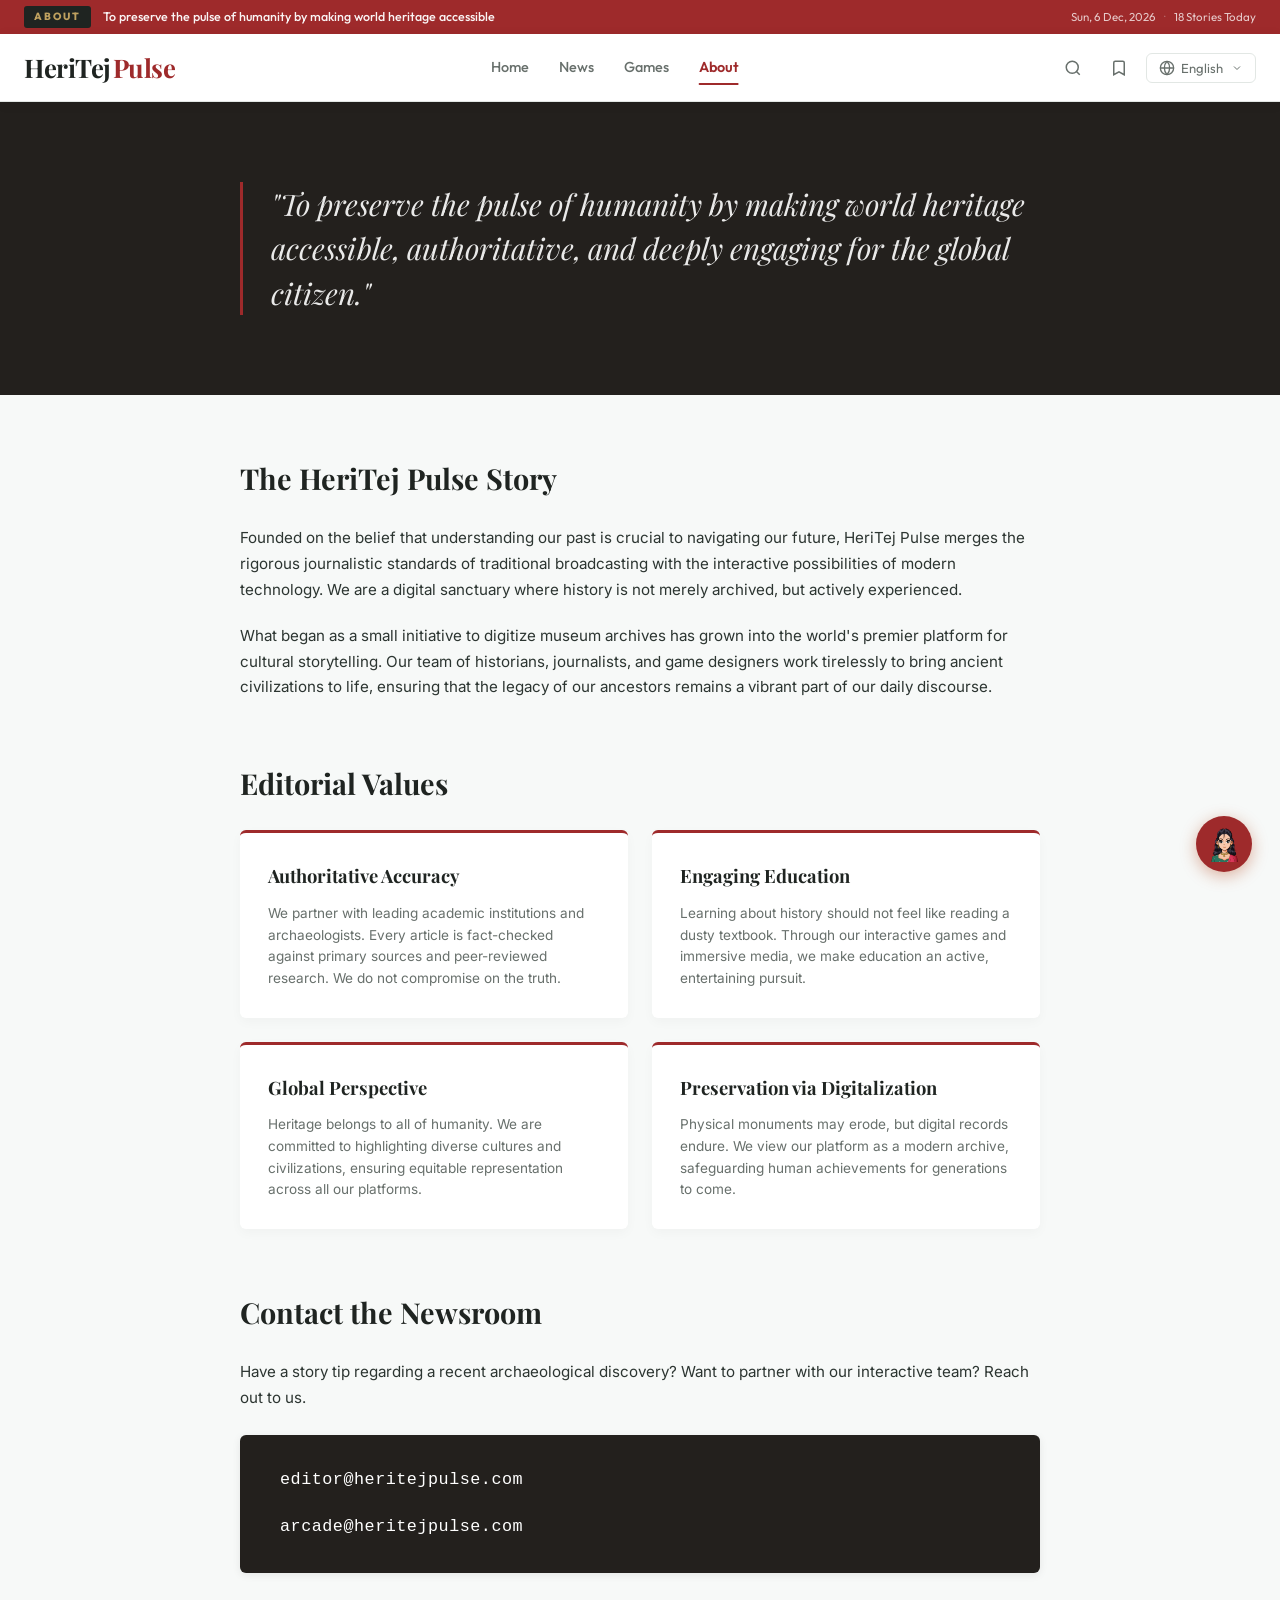
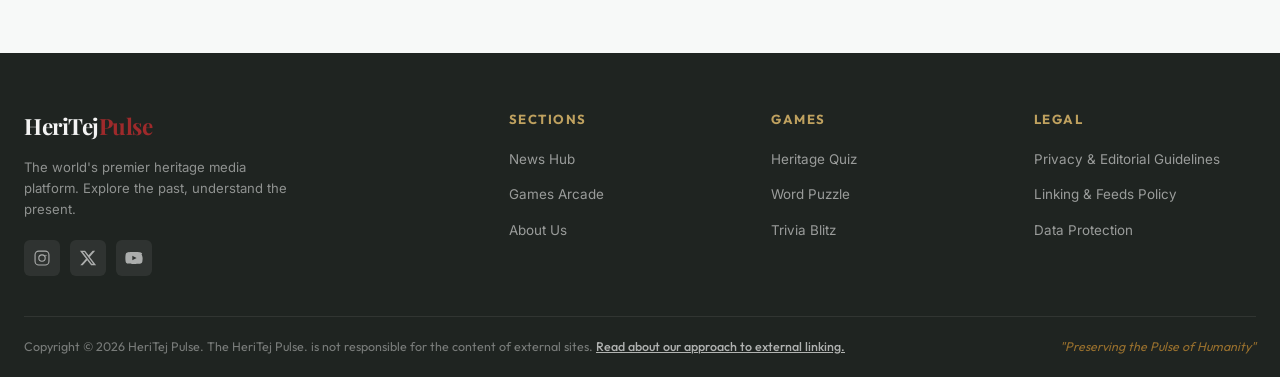
==== commit 171fc693: "feat: Hide AI Heritage Trail Generator section on home page" ====
--- a/about.html
+++ b/about.html
@@ -253,7 +253,7 @@
         </div>
       </div>
       <div class="footer-bottom" id="footer-bottom">
-        <p>Copyright © 2026 HeriTej Pulse.. The HeriTej Pulse. is not responsible for the content of external sites. <a href="privacy.html#linking" style="color: rgba(255,255,255,0.65); text-decoration: underline; font-weight: 500; transition: color 0.2s;" onmouseover="this.style.color='#fff'" onmouseout="this.style.color='rgba(255,255,255,0.65)'">Read about our approach to external linking.</a></p>
+        <p>Copyright © 2026 HeriTej Pulse. The HeriTej Pulse. is not responsible for the content of external sites. <a href="privacy.html#linking" style="color: rgba(255,255,255,0.65); text-decoration: underline; font-weight: 500; transition: color 0.2s;" onmouseover="this.style.color='#fff'" onmouseout="this.style.color='rgba(255,255,255,0.65)'">Read about our approach to external linking.</a></p>
         <p class="footer-credit">"Preserving the Pulse of Humanity"</p>
       </div>
     </div>
